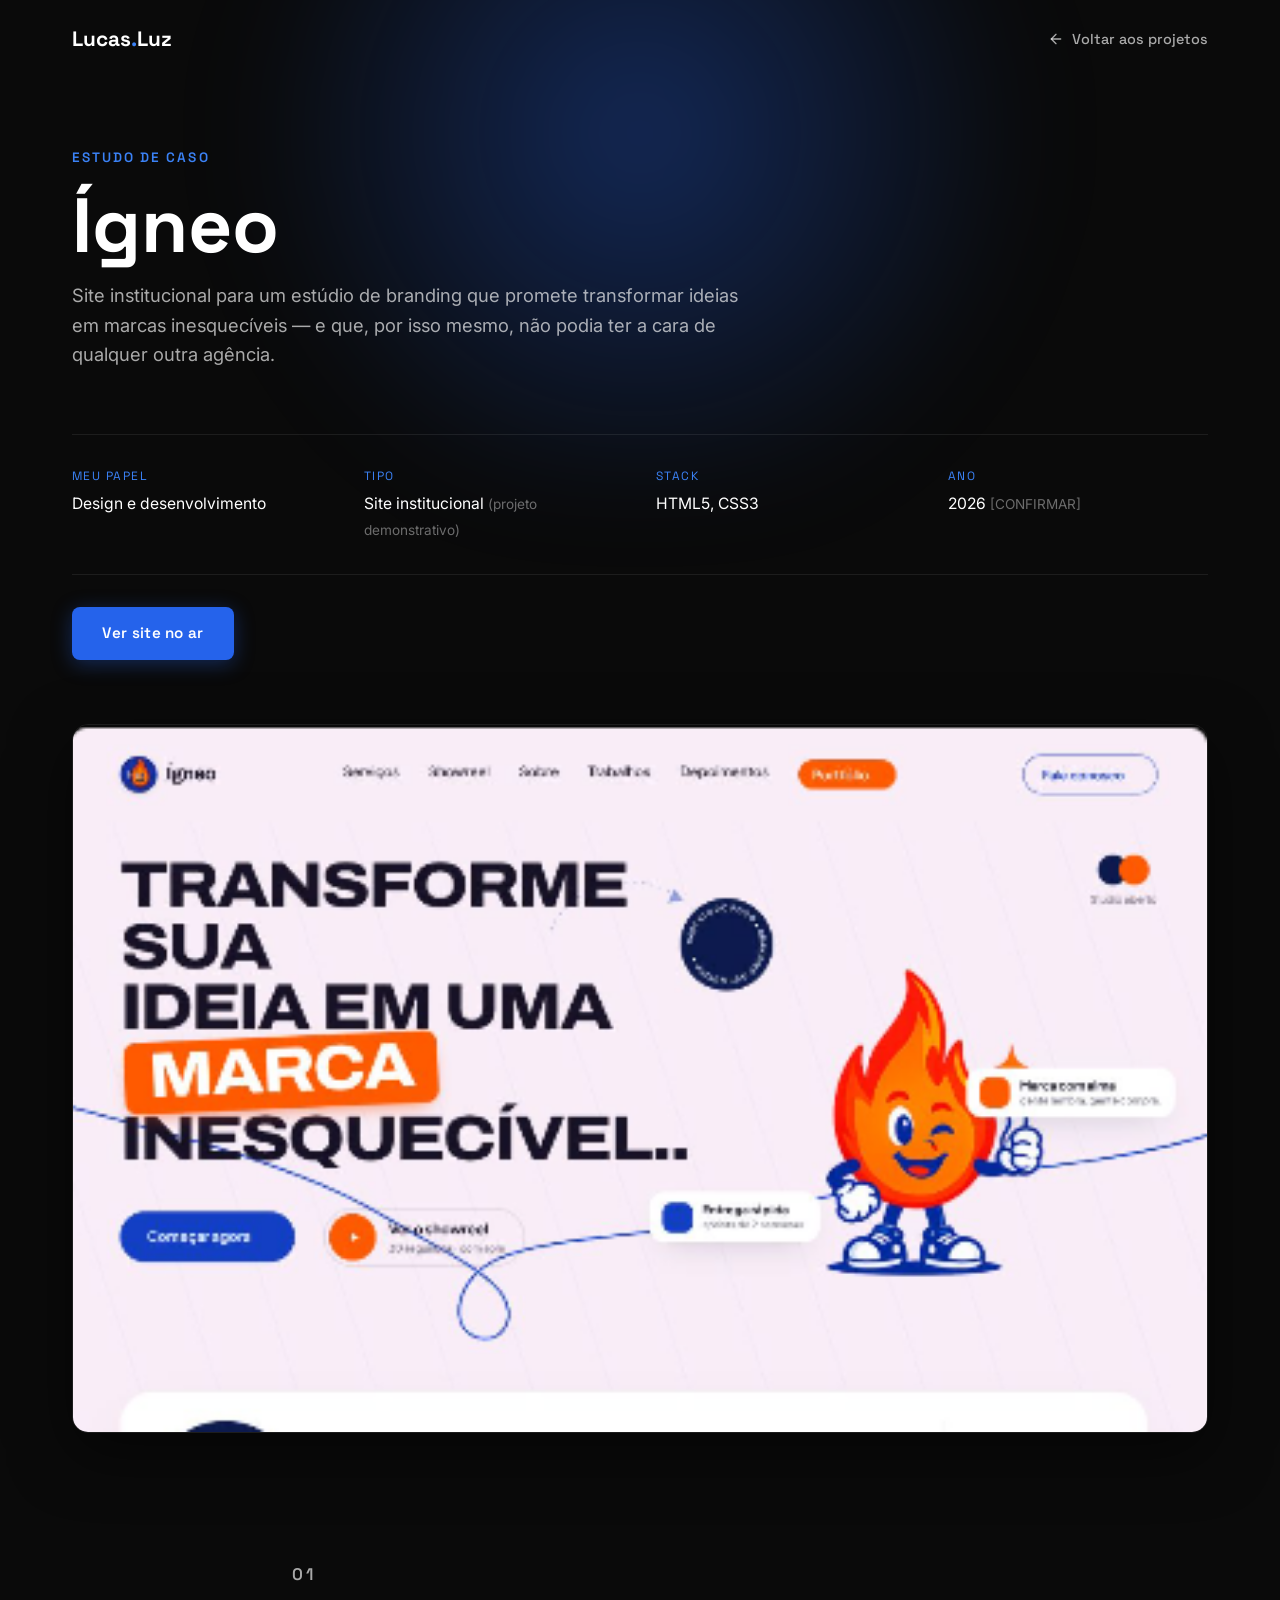
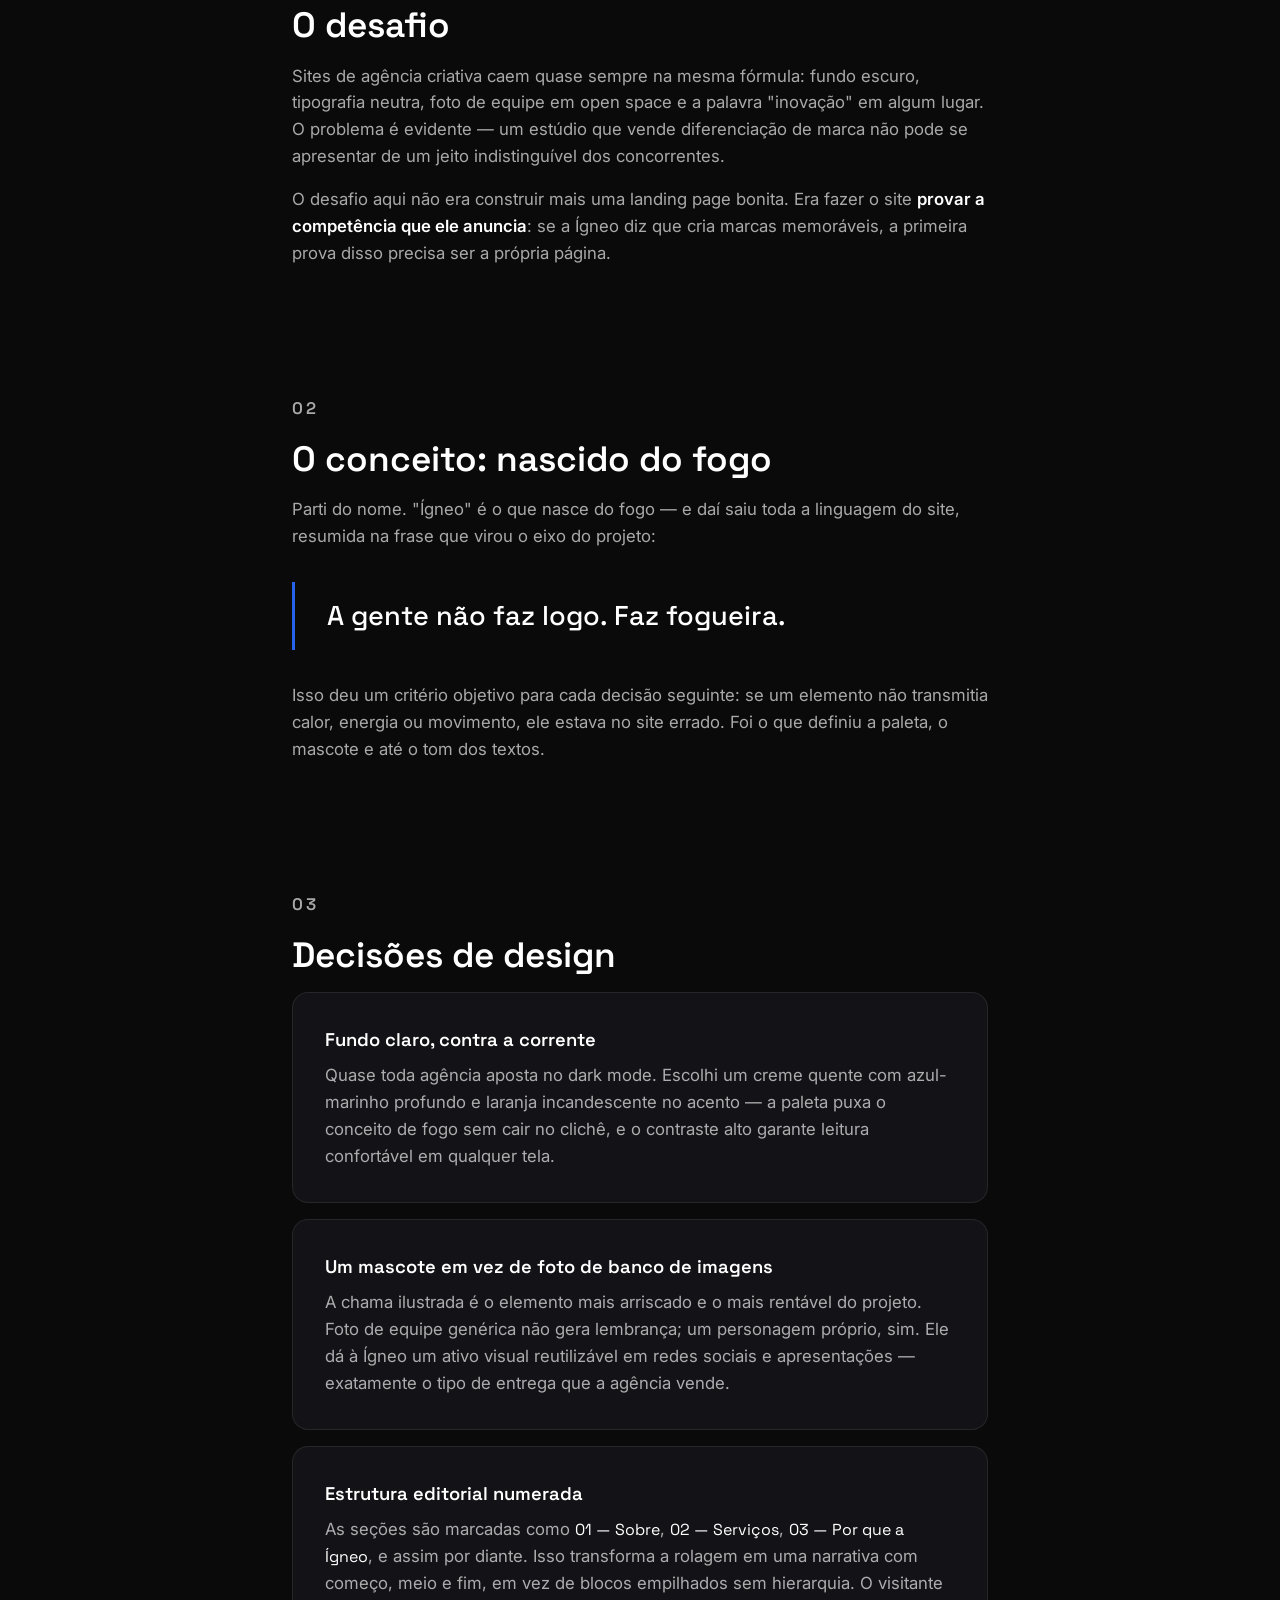
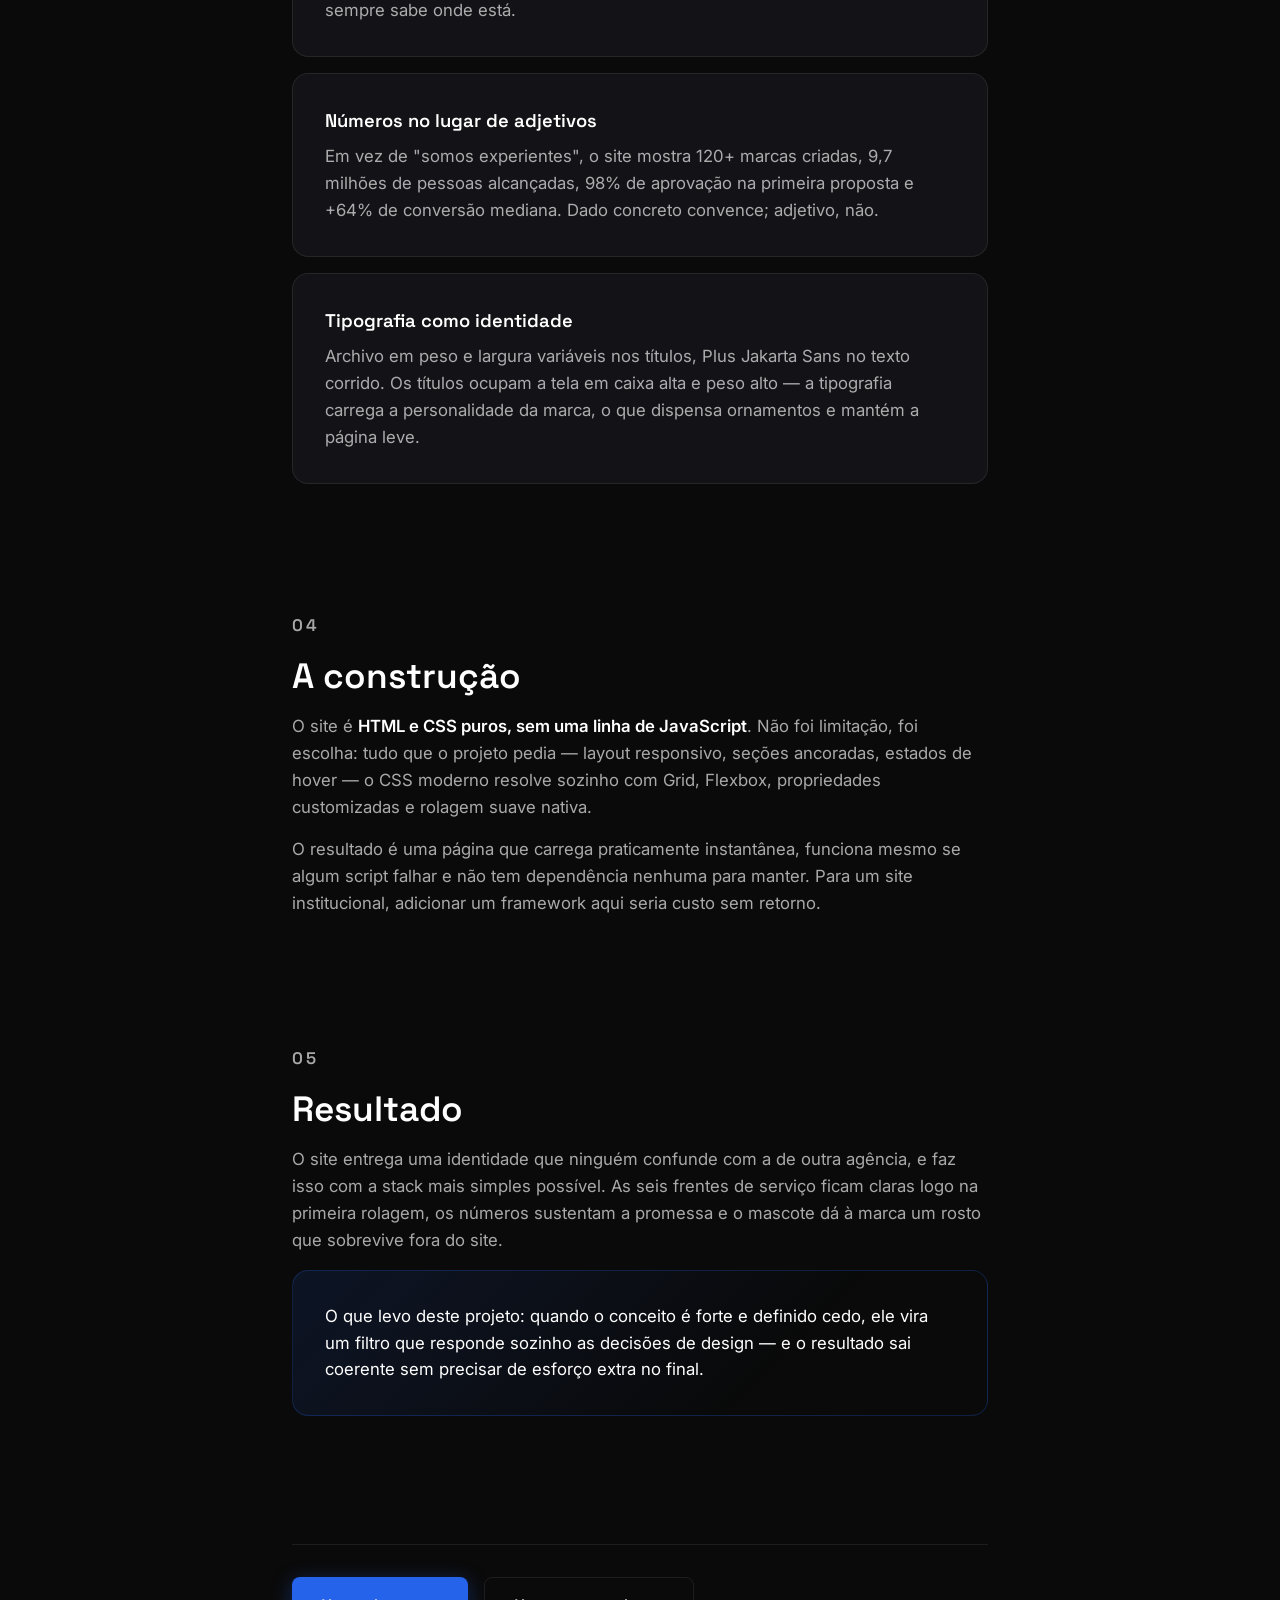
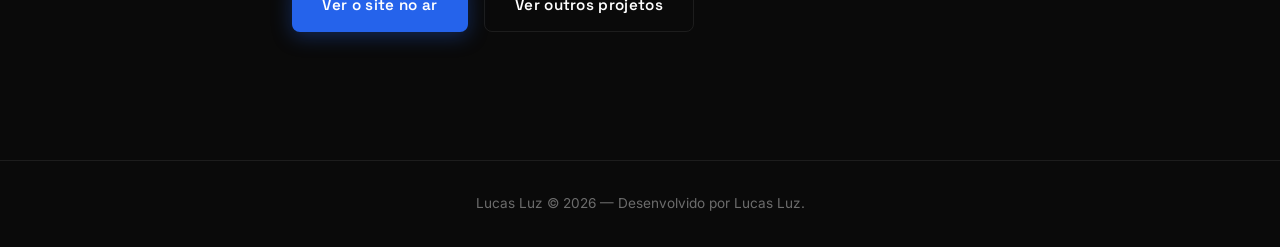
==== projeto-igneo.html @ fe07d265 "melhorias" ====
<!DOCTYPE html>
<!--
  ATENÇÃO, LUCAS: o texto desta página foi redigido a partir do que o site do Ígneo
  mostra (seções, serviços, números, paleta e tipografia). O raciocínio por trás das
  decisões foi inferido do resultado final — revise cada bloco e troque pelo que você
  realmente pensou ao fazer o projeto. Os trechos marcados com [CONFIRMAR] são os que
  eu não tinha como saber.
-->
<html lang="pt-BR">
<head>
  <meta charset="UTF-8">
  <meta name="viewport" content="width=device-width, initial-scale=1.0">
  <title>Ígneo — Estudo de caso | Lucas Luz</title>
  <meta name="description" content="Estudo de caso do projeto Ígneo: site institucional para uma agência criativa de branding, do desafio às decisões de design e ao resultado.">
  <meta name="author" content="Lucas Luz">
  <meta name="theme-color" content="#0a0a0a">
  <link rel="canonical" href="https://portifolio-lucas-luz.vercel.app/projeto-igneo.html">

  <!-- Favicon -->
  <link rel="icon" href="assets/favicon.svg" type="image/svg+xml">
  <link rel="apple-touch-icon" href="assets/apple-touch-icon.png">

  <!-- Open Graph -->
  <meta property="og:type" content="article">
  <meta property="og:locale" content="pt_BR">
  <meta property="og:site_name" content="Lucas Luz">
  <meta property="og:url" content="https://portifolio-lucas-luz.vercel.app/projeto-igneo.html">
  <meta property="og:title" content="Ígneo — Estudo de caso | Lucas Luz">
  <meta property="og:description" content="Do desafio às decisões de design: como construí o site da agência criativa Ígneo.">
  <meta property="og:image" content="https://portifolio-lucas-luz.vercel.app/assets/projects/igneo.png">

  <!-- Fonts -->
  <link rel="preconnect" href="https://fonts.googleapis.com">
  <link rel="preconnect" href="https://fonts.gstatic.com" crossorigin>
  <link href="https://fonts.googleapis.com/css2?family=Space+Grotesk:wght@400;500;600;700&family=Inter:wght@300;400;500;600;700&display=swap" rel="stylesheet">

  <link rel="stylesheet" href="style.css">
</head>
<body>

  <div class="scroll-progress" id="scrollProgress"></div>

  <!-- Navbar simplificada -->
  <header class="navbar navbar--case" id="navbar">
    <nav class="navbar__container">
      <a href="index.html" class="navbar__logo">Lucas<span>.</span>Luz</a>

      <a href="index.html#projetos" class="case-back">
        <svg viewBox="0 0 24 24" fill="none" stroke="currentColor" stroke-width="2" stroke-linecap="round" stroke-linejoin="round" width="16" height="16" aria-hidden="true">
          <path d="M19 12H5"/>
          <path d="m12 19-7-7 7-7"/>
        </svg>
        Voltar aos projetos
      </a>
    </nav>
  </header>

  <main class="case">

    <!-- Cabeçalho do estudo de caso -->
    <header class="case__hero">
      <div class="section__container">
        <p class="section__tag fade-up">Estudo de caso</p>
        <h1 class="case__title fade-up">Ígneo</h1>
        <p class="case__lead fade-up">
          Site institucional para um estúdio de branding que promete transformar ideias
          em marcas inesquecíveis — e que, por isso mesmo, não podia ter a cara de
          qualquer outra agência.
        </p>

        <dl class="case__meta fade-up">
          <div>
            <dt>Meu papel</dt>
            <dd>Design e desenvolvimento</dd>
          </div>
          <div>
            <dt>Tipo</dt>
            <dd>Site institucional <span class="case__note">(projeto demonstrativo)</span></dd>
          </div>
          <div>
            <dt>Stack</dt>
            <dd>HTML5, CSS3</dd>
          </div>
          <div>
            <dt>Ano</dt>
            <dd>2026 <span class="case__note">[CONFIRMAR]</span></dd>
          </div>
        </dl>

        <a href="https://igneo-one.vercel.app/" class="btn btn--primary fade-up" target="_blank" rel="noopener">
          Ver site no ar
        </a>
      </div>
    </header>

    <!-- Imagem principal -->
    <figure class="case__shot fade-up">
      <img src="assets/projects/igneo.png" alt="Página inicial do site Ígneo, com o título 'Transforme sua ideia em uma marca inesquecível' e o mascote em forma de chama" width="1200" height="750">
    </figure>

    <div class="section__container case__body">

      <!-- 01. O desafio -->
      <section class="case__block fade-up">
        <p class="case__index">01</p>
        <h2 class="case__heading">O desafio</h2>
        <p>
          Sites de agência criativa caem quase sempre na mesma fórmula: fundo escuro,
          tipografia neutra, foto de equipe em open space e a palavra "inovação" em
          algum lugar. O problema é evidente — um estúdio que vende diferenciação de
          marca não pode se apresentar de um jeito indistinguível dos concorrentes.
        </p>
        <p>
          O desafio aqui não era construir mais uma landing page bonita. Era fazer o
          site <strong>provar a competência que ele anuncia</strong>: se a Ígneo diz que
          cria marcas memoráveis, a primeira prova disso precisa ser a própria página.
        </p>
      </section>

      <!-- 02. O conceito -->
      <section class="case__block fade-up">
        <p class="case__index">02</p>
        <h2 class="case__heading">O conceito: nascido do fogo</h2>
        <p>
          Parti do nome. "Ígneo" é o que nasce do fogo — e daí saiu toda a linguagem do
          site, resumida na frase que virou o eixo do projeto:
        </p>
        <blockquote class="case__quote">
          A gente não faz logo. Faz fogueira.
        </blockquote>
        <p>
          Isso deu um critério objetivo para cada decisão seguinte: se um elemento não
          transmitia calor, energia ou movimento, ele estava no site errado. Foi o que
          definiu a paleta, o mascote e até o tom dos textos.
        </p>
      </section>

      <!-- 03. Decisões de design -->
      <section class="case__block fade-up">
        <p class="case__index">03</p>
        <h2 class="case__heading">Decisões de design</h2>

        <div class="case__decision">
          <h3>Fundo claro, contra a corrente</h3>
          <p>
            Quase toda agência aposta no dark mode. Escolhi um creme quente com azul-marinho
            profundo e laranja incandescente no acento — a paleta puxa o conceito de fogo
            sem cair no clichê, e o contraste alto garante leitura confortável em qualquer tela.
          </p>
        </div>

        <div class="case__decision">
          <h3>Um mascote em vez de foto de banco de imagens</h3>
          <p>
            A chama ilustrada é o elemento mais arriscado e o mais rentável do projeto.
            Foto de equipe genérica não gera lembrança; um personagem próprio, sim. Ele dá
            à Ígneo um ativo visual reutilizável em redes sociais e apresentações — exatamente
            o tipo de entrega que a agência vende.
          </p>
        </div>

        <div class="case__decision">
          <h3>Estrutura editorial numerada</h3>
          <p>
            As seções são marcadas como <em>01 — Sobre</em>, <em>02 — Serviços</em>,
            <em>03 — Por que a Ígneo</em>, e assim por diante. Isso transforma a rolagem
            em uma narrativa com começo, meio e fim, em vez de blocos empilhados sem
            hierarquia. O visitante sempre sabe onde está.
          </p>
        </div>

        <div class="case__decision">
          <h3>Números no lugar de adjetivos</h3>
          <p>
            Em vez de "somos experientes", o site mostra 120+ marcas criadas, 9,7 milhões
            de pessoas alcançadas, 98% de aprovação na primeira proposta e +64% de conversão
            mediana. Dado concreto convence; adjetivo, não.
          </p>
        </div>

        <div class="case__decision">
          <h3>Tipografia como identidade</h3>
          <p>
            Archivo em peso e largura variáveis nos títulos, Plus Jakarta Sans no texto
            corrido. Os títulos ocupam a tela em caixa alta e peso alto — a tipografia
            carrega a personalidade da marca, o que dispensa ornamentos e mantém a página leve.
          </p>
        </div>
      </section>

      <!-- 04. Construção -->
      <section class="case__block fade-up">
        <p class="case__index">04</p>
        <h2 class="case__heading">A construção</h2>
        <p>
          O site é <strong>HTML e CSS puros, sem uma linha de JavaScript</strong>. Não foi
          limitação, foi escolha: tudo que o projeto pedia — layout responsivo, seções
          ancoradas, estados de hover — o CSS moderno resolve sozinho com Grid, Flexbox,
          propriedades customizadas e rolagem suave nativa.
        </p>
        <p>
          O resultado é uma página que carrega praticamente instantânea, funciona mesmo se
          algum script falhar e não tem dependência nenhuma para manter. Para um site
          institucional, adicionar um framework aqui seria custo sem retorno.
        </p>
      </section>

      <!-- 05. Resultado -->
      <section class="case__block fade-up">
        <p class="case__index">05</p>
        <h2 class="case__heading">Resultado</h2>
        <p>
          O site entrega uma identidade que ninguém confunde com a de outra agência, e faz
          isso com a stack mais simples possível. As seis frentes de serviço ficam claras
          logo na primeira rolagem, os números sustentam a promessa e o mascote dá à marca
          um rosto que sobrevive fora do site.
        </p>
        <p class="case__closing">
          O que levo deste projeto: quando o conceito é forte e definido cedo, ele vira
          um filtro que responde sozinho as decisões de design — e o resultado sai coerente
          sem precisar de esforço extra no final.
        </p>
      </section>

      <!-- Navegação final -->
      <div class="case__cta fade-up">
        <a href="https://igneo-one.vercel.app/" class="btn btn--primary" target="_blank" rel="noopener">
          Ver o site no ar
        </a>
        <a href="index.html#projetos" class="btn btn--outline">Ver outros projetos</a>
      </div>

    </div>
  </main>

  <footer class="footer">
    <p class="footer__text">
      Lucas Luz &copy; <span id="currentYear"></span> — Desenvolvido por Lucas Luz.
    </p>
  </footer>

  <button class="back-to-top" id="backToTop" aria-label="Voltar ao topo">
    <svg viewBox="0 0 24 24" fill="none" stroke="currentColor" stroke-width="2" stroke-linecap="round" stroke-linejoin="round" width="20" height="20">
      <path d="m18 15-6-6-6 6"/>
    </svg>
  </button>

  <script src="script.js"></script>
</body>
</html>
---- style.css ----
/* ==========================================================================
   1. RESET & VARIÁVEIS GLOBAIS
   ========================================================================== */
* {
  margin: 0;
  padding: 0;
  box-sizing: border-box;
}

:root {
  /* Cores */
  --color-bg: #0a0a0a;
  --color-bg-alt: #101014;
  --color-surface: #131317;
  --color-border: rgba(255, 255, 255, 0.08);
  --color-primary: #2563eb;
  --color-primary-light: #3b82f6;
  --color-primary-glow: rgba(37, 99, 235, 0.35);
  --color-text: #ffffff;
  --color-text-muted: rgba(255, 255, 255, 0.65);
  --color-text-faint: rgba(255, 255, 255, 0.4);

  /* Tipografia */
  --font-heading: 'Space Grotesk', sans-serif;
  --font-body: 'Inter', sans-serif;

  /* Espaçamentos */
  --space-xs: 0.5rem;
  --space-sm: 1rem;
  --space-md: 2rem;
  --space-lg: 4rem;
  --space-xl: 8rem;

  /* Bordas e sombras */
  --radius-sm: 8px;
  --radius-md: 16px;
  --radius-lg: 24px;
  --shadow-soft: 0 20px 60px rgba(0, 0, 0, 0.5);
  --shadow-glow: 0 0 40px var(--color-primary-glow);

  /* Transições */
  --transition-fast: 0.2s ease;
  --transition-medium: 0.4s cubic-bezier(0.16, 1, 0.3, 1);
  --transition-slow: 0.8s cubic-bezier(0.16, 1, 0.3, 1);

  /* Layout */
  --container-width: 1200px;
  --navbar-height: 80px;
}

html {
  scroll-behavior: smooth;
  scroll-padding-top: var(--navbar-height);
}

body {
  background-color: var(--color-bg);
  color: var(--color-text);
  font-family: var(--font-body);
  line-height: 1.6;
  overflow-x: hidden;
}

a {
  text-decoration: none;
  color: inherit;
}

ul {
  list-style: none;
}

img {
  max-width: 100%;
  display: block;
}

button {
  font-family: inherit;
  cursor: pointer;
  border: none;
  background: none;
}

::selection {
  background: var(--color-primary);
  color: var(--color-text);
}

/* Scrollbar customizada */
::-webkit-scrollbar {
  width: 10px;
}
::-webkit-scrollbar-track {
  background: var(--color-bg);
}
::-webkit-scrollbar-thumb {
  background: var(--color-primary);
  border-radius: 10px;
}

/* ==========================================================================
   2. UTILITÁRIOS
   ========================================================================== */
.section__container {
  max-width: var(--container-width);
  margin: 0 auto;
  padding: 0 var(--space-md);
}

.section__tag {
  display: inline-block;
  font-family: var(--font-heading);
  font-size: 0.85rem;
  font-weight: 600;
  letter-spacing: 0.15em;
  text-transform: uppercase;
  color: var(--color-primary-light);
  margin-bottom: var(--space-sm);
}

.section__title {
  font-family: var(--font-heading);
  font-size: clamp(2rem, 4vw, 3rem);
  font-weight: 700;
  line-height: 1.2;
  margin-bottom: var(--space-sm);
}

.section__subtitle {
  color: var(--color-text-muted);
  max-width: 560px;
  font-size: 1.05rem;
  margin-bottom: var(--space-lg);
}

/* Animações de entrada (fade ao rolar) */
.fade-in,
.fade-up {
  opacity: 0;
  transform: translateY(30px);
  transition: opacity 0.9s cubic-bezier(0.16, 1, 0.3, 1),
              transform 0.9s cubic-bezier(0.16, 1, 0.3, 1);
}

.fade-in.is-visible,
.fade-up.is-visible {
  opacity: 1;
  transform: translateY(0);
}

/* ==========================================================================
   3. BOTÕES
   ========================================================================== */
.btn {
  display: inline-flex;
  align-items: center;
  justify-content: center;
  gap: 0.5rem;
  padding: 0.9rem 1.9rem;
  border-radius: var(--radius-sm);
  font-family: var(--font-heading);
  font-weight: 600;
  font-size: 0.95rem;
  letter-spacing: 0.02em;
  transition: transform var(--transition-fast), box-shadow var(--transition-fast), background var(--transition-fast), border-color var(--transition-fast);
  white-space: nowrap;
}

.btn--primary {
  background: var(--color-primary);
  color: var(--color-text);
  box-shadow: 0 4px 20px rgba(37, 99, 235, 0.35);
}

.btn--primary:hover {
  background: var(--color-primary-light);
  box-shadow: 0 6px 30px rgba(37, 99, 235, 0.55);
  transform: translateY(-3px);
}

.btn--outline {
  background: transparent;
  color: var(--color-text);
  border: 1px solid var(--color-border);
}

.btn--outline:hover {
  border-color: var(--color-primary);
  box-shadow: 0 0 20px rgba(37, 99, 235, 0.25);
  transform: translateY(-3px);
}

.btn--ghost {
  background: transparent;
  color: var(--color-text-muted);
  border: 1px solid transparent;
}

.btn--ghost:hover {
  color: var(--color-text);
  border-color: var(--color-border);
  transform: translateY(-3px);
}

.btn--small {
  padding: 0.6rem 1.2rem;
  font-size: 0.85rem;
}

.btn--large {
  padding: 1.1rem 2.6rem;
  font-size: 1rem;
  margin-bottom: var(--space-lg);
}

/* ==========================================================================
   4. BARRA DE PROGRESSO DE ROLAGEM
   ========================================================================== */
.scroll-progress {
  position: fixed;
  top: 0;
  left: 0;
  height: 3px;
  width: 0%;
  background: linear-gradient(90deg, var(--color-primary), var(--color-primary-light));
  box-shadow: 0 0 10px var(--color-primary-glow);
  z-index: 1100;
  transition: width 0.1s ease-out;
}

/* ==========================================================================
   5. NAVBAR
   ========================================================================== */
.navbar {
  position: fixed;
  top: 0;
  left: 0;
  width: 100%;
  height: var(--navbar-height);
  z-index: 1000;
  background: transparent;
  transition: background var(--transition-medium), backdrop-filter var(--transition-medium), border-color var(--transition-medium);
  border-bottom: 1px solid transparent;
}

.navbar.scrolled {
  background: rgba(10, 10, 10, 0.65);
  backdrop-filter: blur(16px);
  -webkit-backdrop-filter: blur(16px);
  border-bottom: 1px solid var(--color-border);
}

.navbar__container {
  max-width: var(--container-width);
  height: 100%;
  margin: 0 auto;
  padding: 0 var(--space-md);
  display: flex;
  align-items: center;
  justify-content: space-between;
}

.navbar__logo {
  font-family: var(--font-heading);
  font-size: 1.3rem;
  font-weight: 700;
  color: var(--color-text);
}

.navbar__logo span {
  color: var(--color-primary-light);
}

.navbar__links {
  display: flex;
  gap: var(--space-lg);
}

.navbar__link {
  position: relative;
  font-size: 0.95rem;
  font-weight: 500;
  color: var(--color-text-muted);
  padding: 0.4rem 0;
  transition: color var(--transition-fast);
}

.navbar__link::after {
  content: '';
  position: absolute;
  left: 0;
  bottom: -2px;
  width: 0;
  height: 2px;
  background: var(--color-primary-light);
  box-shadow: 0 0 8px var(--color-primary-glow);
  transition: width var(--transition-fast);
}

.navbar__link:hover {
  color: var(--color-text);
}

.navbar__link.active {
  color: var(--color-text);
}

.navbar__link.active::after {
  width: 100%;
}

.navbar__toggle {
  display: none;
  flex-direction: column;
  gap: 5px;
  width: 28px;
  z-index: 1200;
}

.navbar__toggle span {
  display: block;
  height: 2px;
  width: 100%;
  background: var(--color-text);
  border-radius: 2px;
  transition: transform var(--transition-fast), opacity var(--transition-fast);
}

.navbar__toggle.active span:nth-child(1) {
  transform: translateY(7px) rotate(45deg);
}
.navbar__toggle.active span:nth-child(2) {
  opacity: 0;
}
.navbar__toggle.active span:nth-child(3) {
  transform: translateY(-7px) rotate(-45deg);
}

/* ==========================================================================
   6. HERO SECTION
   ========================================================================== */
.hero {
  position: relative;
  min-height: 100vh;
  display: flex;
  align-items: center;
  justify-content: center;
  overflow: hidden;
  padding: var(--navbar-height) var(--space-md) var(--space-lg);
}

.hero__grid-bg {
  position: absolute;
  inset: 0;
  background-image:
    linear-gradient(to right, rgba(255, 255, 255, 0.04) 1px, transparent 1px),
    linear-gradient(to bottom, rgba(255, 255, 255, 0.04) 1px, transparent 1px);
  background-size: 60px 60px;
  mask-image: radial-gradient(ellipse 80% 60% at 50% 40%, black 40%, transparent 100%);
  -webkit-mask-image: radial-gradient(ellipse 80% 60% at 50% 40%, black 40%, transparent 100%);
}

.hero__glow {
  position: absolute;
  top: 10%;
  left: 50%;
  transform: translateX(-50%);
  width: 700px;
  height: 700px;
  background: radial-gradient(circle, var(--color-primary-glow) 0%, transparent 70%);
  filter: blur(40px);
  pointer-events: none;
}

.hero__shape {
  position: absolute;
  border-radius: 50%;
  filter: blur(2px);
  opacity: 0.5;
}

.hero__shape--1 {
  width: 220px;
  height: 220px;
  border: 1px solid var(--color-border);
  top: 18%;
  left: 8%;
  animation: float 9s ease-in-out infinite;
}

.hero__shape--2 {
  width: 140px;
  height: 140px;
  border: 1px solid rgba(37, 99, 235, 0.3);
  bottom: 12%;
  right: 10%;
  animation: float 7s ease-in-out infinite reverse;
}

@keyframes float {
  0%, 100% { transform: translateY(0); }
  50% { transform: translateY(-25px); }
}

.hero__content {
  position: relative;
  z-index: 2;
  text-align: center;
  max-width: 780px;
}

.hero__greeting {
  font-family: var(--font-heading);
  color: var(--color-primary-light);
  letter-spacing: 0.15em;
  text-transform: uppercase;
  font-size: 0.9rem;
  margin-bottom: var(--space-sm);
}

.hero__title {
  font-family: var(--font-heading);
  font-size: clamp(2.8rem, 7vw, 5.2rem);
  font-weight: 700;
  line-height: 1.05;
  margin-bottom: var(--space-sm);
  min-height: 1.1em;
}

.hero__cursor {
  color: var(--color-primary-light);
  animation: blink 0.9s step-end infinite;
}

@keyframes blink {
  0%, 100% { opacity: 1; }
  50% { opacity: 0; }
}

.hero__subtitle {
  font-family: var(--font-heading);
  font-size: clamp(1.1rem, 2.5vw, 1.5rem);
  font-weight: 500;
  color: var(--color-text);
  margin-bottom: var(--space-sm);
}

.hero__phrase {
  font-size: 1.05rem;
  color: var(--color-text-muted);
  max-width: 520px;
  margin: 0 auto var(--space-md);
}

.hero__actions {
  display: flex;
  gap: var(--space-sm);
  justify-content: center;
  flex-wrap: wrap;
}

.hero__scroll-indicator {
  position: absolute;
  bottom: var(--space-md);
  left: 50%;
  transform: translateX(-50%);
  width: 26px;
  height: 42px;
  border: 2px solid var(--color-border);
  border-radius: 20px;
  display: flex;
  justify-content: center;
  padding-top: 8px;
  z-index: 2;
}

.hero__scroll-indicator span {
  width: 4px;
  height: 8px;
  border-radius: 2px;
  background: var(--color-primary-light);
  box-shadow: 0 0 8px var(--color-primary-glow);
  animation: scrollDown 1.6s ease-in-out infinite;
}

@keyframes scrollDown {
  0% { transform: translateY(0); opacity: 1; }
  70% { opacity: 0; }
  100% { transform: translateY(14px); opacity: 0; }
}

/* ==========================================================================
   7. SOBRE MIM
   ========================================================================== */
.about {
  padding: var(--space-xl) 0;
  position: relative;
}

.about__grid {
  display: grid;
  grid-template-columns: 320px 1fr;
  gap: var(--space-lg);
  margin-top: var(--space-lg);
  align-items: center;
}

.about__photo {
  position: relative;
  border-radius: var(--radius-md);
  overflow: hidden;
  border: 1px solid var(--color-border);
  aspect-ratio: 4 / 5;
  background: var(--color-surface);
}

.about__photo::after {
  content: "";
  position: absolute;
  inset: 0;
  background: linear-gradient(160deg, var(--color-primary-glow) 0%, transparent 55%);
  pointer-events: none;
}

.about__photo img {
  width: 100%;
  height: 100%;
  object-fit: cover;
  display: block;
  transition: transform var(--transition-medium);
}

.about__photo:hover img {
  transform: scale(1.04);
}

.about__text p {
  color: var(--color-text-muted);
  margin-bottom: var(--space-sm);
  font-size: 1.05rem;
}

.about__cv {
  margin-top: var(--space-xs);
}

.about__skills {
  background: var(--color-surface);
  border: 1px solid var(--color-border);
  border-radius: var(--radius-md);
  padding: var(--space-md);
  margin-top: var(--space-lg);
}

.about__skills-title {
  font-family: var(--font-heading);
  font-size: 1.1rem;
  margin-bottom: var(--space-sm);
  color: var(--color-text);
}

.skills-list {
  display: grid;
  grid-template-columns: repeat(3, 1fr);
  gap: 0.9rem var(--space-md);
}

.skills-list__item {
  display: flex;
  align-items: center;
  gap: 0.7rem;
  font-size: 0.98rem;
  color: var(--color-text-muted);
  transition: color var(--transition-fast), transform var(--transition-fast);
}

.skills-list__item:hover {
  color: var(--color-text);
  transform: translateX(4px);
}

.skills-list__dot {
  width: 8px;
  height: 8px;
  border-radius: 50%;
  background: var(--color-primary);
  box-shadow: 0 0 8px var(--color-primary-glow);
  flex-shrink: 0;
}

/* ==========================================================================
   8. PROJETOS
   ========================================================================== */
.projects {
  padding: var(--space-xl) 0;
  background: linear-gradient(180deg, transparent 0%, var(--color-bg-alt) 50%, transparent 100%);
}

.projects__grid {
  display: grid;
  grid-template-columns: repeat(auto-fit, minmax(320px, 1fr));
  gap: var(--space-md);
}

.project-card {
  background: var(--color-surface);
  border: 1px solid var(--color-border);
  border-radius: var(--radius-md);
  overflow: hidden;
  transition: transform var(--transition-medium), box-shadow var(--transition-medium), border-color var(--transition-medium);
}

.project-card:hover {
  transform: translateY(-8px);
  border-color: rgba(37, 99, 235, 0.5);
  box-shadow: var(--shadow-soft), var(--shadow-glow);
}

.project-card__image {
  aspect-ratio: 16 / 10;
  background: linear-gradient(135deg, #111114 0%, #17171c 100%);
  position: relative;
  overflow: hidden;
}

.project-card__image::before {
  content: '';
  position: absolute;
  inset: 0;
  background-image:
    linear-gradient(to right, rgba(255, 255, 255, 0.03) 1px, transparent 1px),
    linear-gradient(to bottom, rgba(255, 255, 255, 0.03) 1px, transparent 1px);
  background-size: 24px 24px;
}

.project-card__image img {
  position: absolute;
  inset: 0;
  width: 100%;
  height: 100%;
  object-fit: cover;
  object-position: top;
  transition: transform var(--transition-medium);
}

.project-card:hover .project-card__image img {
  transform: scale(1.06);
}

.project-card__placeholder {
  position: absolute;
  inset: 0;
  display: flex;
  align-items: center;
  justify-content: center;
  font-family: var(--font-heading);
  font-size: 3.5rem;
  font-weight: 700;
  color: rgba(255, 255, 255, 0.08);
  transition: color var(--transition-medium), transform var(--transition-medium);
}

.project-card:hover .project-card__placeholder {
  color: rgba(37, 99, 235, 0.35);
  transform: scale(1.08);
}

.project-card__body {
  padding: var(--space-md);
}

.project-card__title {
  font-family: var(--font-heading);
  font-size: 1.25rem;
  margin-bottom: 0.5rem;
}

.project-card__desc {
  color: var(--color-text-muted);
  font-size: 0.92rem;
  margin-bottom: var(--space-sm);
  min-height: 3.2em;
}

.project-card__tags {
  display: flex;
  flex-wrap: wrap;
  gap: 0.5rem;
  margin-bottom: var(--space-sm);
}

.project-card__tags span {
  font-size: 0.75rem;
  font-weight: 500;
  padding: 0.3rem 0.7rem;
  border-radius: 20px;
  background: rgba(37, 99, 235, 0.1);
  color: var(--color-primary-light);
  border: 1px solid rgba(37, 99, 235, 0.2);
}

.project-card__actions {
  display: flex;
  gap: 0.7rem;
  flex-wrap: wrap;
}

/* ==========================================================================
   9. CONTATO
   ========================================================================== */
.contact {
  padding: var(--space-xl) 0;
  text-align: center;
}

.contact__text {
  color: var(--color-text-muted);
  max-width: 520px;
  margin: 0 auto var(--space-lg);
  font-size: 1.05rem;
}

.contact__grid {
  display: grid;
  grid-template-columns: 1.35fr 1fr;
  gap: var(--space-lg);
  text-align: left;
  align-items: start;
}

/* --- Formulário --- */
.contact__form {
  display: flex;
  flex-direction: column;
  gap: var(--space-sm);
}

.form-row {
  display: grid;
  grid-template-columns: 1fr 1fr;
  gap: var(--space-sm);
}

.form-field {
  display: flex;
  flex-direction: column;
  gap: 0.45rem;
}

.form-field label {
  font-family: var(--font-heading);
  font-size: 0.85rem;
  font-weight: 500;
  color: var(--color-text);
}

.form-optional {
  color: var(--color-text-faint);
  font-weight: 400;
}

.form-field input,
.form-field textarea {
  width: 100%;
  padding: 0.85rem 1rem;
  font-family: var(--font-body);
  font-size: 0.95rem;
  color: var(--color-text);
  background: var(--color-surface);
  border: 1px solid var(--color-border);
  border-radius: var(--radius-sm);
  transition: border-color var(--transition-fast), box-shadow var(--transition-fast);
}

.form-field textarea {
  resize: vertical;
  min-height: 130px;
}

.form-field input::placeholder,
.form-field textarea::placeholder {
  color: var(--color-text-faint);
}

.form-field input:focus,
.form-field textarea:focus {
  outline: none;
  border-color: var(--color-primary);
  box-shadow: 0 0 0 3px rgba(37, 99, 235, 0.18);
}

.form-field input.is-invalid,
.form-field textarea.is-invalid {
  border-color: #ef4444;
}

.form-field input.is-invalid:focus,
.form-field textarea.is-invalid:focus {
  box-shadow: 0 0 0 3px rgba(239, 68, 68, 0.18);
}

.form-error {
  font-size: 0.8rem;
  color: #f87171;
  min-height: 1rem;
}

/* Honeypot: fora da tela, mas sem display:none (bots ignoram campos escondidos assim) */
.contact__botcheck {
  position: absolute;
  left: -9999px;
  opacity: 0;
  pointer-events: none;
}

.contact__submit {
  align-self: flex-start;
  position: relative;
  min-width: 200px;
}

.contact__submit:disabled {
  opacity: 0.65;
  cursor: not-allowed;
  transform: none;
}

.contact__spinner {
  display: none;
  width: 16px;
  height: 16px;
  border: 2px solid rgba(255, 255, 255, 0.35);
  border-top-color: #fff;
  border-radius: 50%;
  animation: spin 0.7s linear infinite;
}

.contact__submit.is-loading .contact__spinner {
  display: block;
}

@keyframes spin {
  to { transform: rotate(360deg); }
}

.form-status {
  font-size: 0.92rem;
  padding: 0.85rem 1rem;
  border-radius: var(--radius-sm);
  border: 1px solid transparent;
  display: none;
}

.form-status.is-visible {
  display: block;
}

.form-status.is-success {
  color: #6ee7b7;
  background: rgba(16, 185, 129, 0.1);
  border-color: rgba(16, 185, 129, 0.3);
}

.form-status.is-error {
  color: #fca5a5;
  background: rgba(239, 68, 68, 0.1);
  border-color: rgba(239, 68, 68, 0.3);
}

/* --- Coluna de contato direto --- */
.contact__aside {
  background: var(--color-surface);
  border: 1px solid var(--color-border);
  border-radius: var(--radius-md);
  padding: var(--space-md);
}

.contact__aside-title {
  font-family: var(--font-heading);
  font-size: 1.15rem;
  margin-bottom: var(--space-xs);
}

.contact__aside-text {
  color: var(--color-text-muted);
  font-size: 0.95rem;
  margin-bottom: var(--space-sm);
}

.contact__whatsapp {
  width: 100%;
  margin-bottom: var(--space-sm);
}

.contact__email {
  display: block;
  font-size: 0.92rem;
  color: var(--color-text-muted);
  word-break: break-all;
  padding-bottom: var(--space-sm);
  margin-bottom: var(--space-sm);
  border-bottom: 1px solid var(--color-border);
  transition: color var(--transition-fast);
}

.contact__email:hover {
  color: var(--color-primary-light);
}

.contact__socials {
  display: flex;
  gap: var(--space-sm);
}

.social-icon {
  width: 46px;
  height: 46px;
  display: flex;
  align-items: center;
  justify-content: center;
  border-radius: 50%;
  border: 1px solid var(--color-border);
  color: var(--color-text-muted);
  transition: color var(--transition-fast), border-color var(--transition-fast), box-shadow var(--transition-fast), transform var(--transition-fast);
}

.social-icon:hover {
  color: var(--color-text);
  border-color: var(--color-primary);
  box-shadow: 0 0 20px rgba(37, 99, 235, 0.3);
  transform: translateY(-4px);
}

/* ==========================================================================
   9b. ESTUDO DE CASO
   ========================================================================== */
.navbar--case .navbar__container {
  justify-content: space-between;
}

.case-back {
  display: inline-flex;
  align-items: center;
  gap: 0.5rem;
  font-family: var(--font-heading);
  font-size: 0.9rem;
  font-weight: 500;
  color: var(--color-text-muted);
  transition: color var(--transition-fast), gap var(--transition-fast);
}

.case-back:hover {
  color: var(--color-text);
  gap: 0.75rem;
}

.case__hero {
  position: relative;
  padding: calc(var(--navbar-height) + var(--space-lg)) 0 var(--space-lg);
  overflow: hidden;
}

.case__hero::before {
  content: "";
  position: absolute;
  top: -30%;
  left: 50%;
  transform: translateX(-50%);
  width: 900px;
  height: 700px;
  background: radial-gradient(circle, var(--color-primary-glow) 0%, transparent 70%);
  filter: blur(50px);
  pointer-events: none;
  z-index: -1;
}

.case__title {
  font-family: var(--font-heading);
  font-size: clamp(2.8rem, 7vw, 4.8rem);
  font-weight: 700;
  line-height: 1.05;
  margin-bottom: var(--space-sm);
}

.case__lead {
  font-size: 1.15rem;
  color: var(--color-text-muted);
  max-width: 680px;
  margin-bottom: var(--space-lg);
}

.case__meta {
  display: grid;
  grid-template-columns: repeat(auto-fit, minmax(160px, 1fr));
  gap: var(--space-sm) var(--space-md);
  padding: var(--space-md) 0;
  margin-bottom: var(--space-md);
  border-top: 1px solid var(--color-border);
  border-bottom: 1px solid var(--color-border);
}

.case__meta dt {
  font-family: var(--font-heading);
  font-size: 0.75rem;
  letter-spacing: 0.12em;
  text-transform: uppercase;
  color: var(--color-primary-light);
  margin-bottom: 0.35rem;
}

.case__meta dd {
  font-size: 0.98rem;
  color: var(--color-text);
}

.case__note {
  color: var(--color-text-faint);
  font-size: 0.85rem;
}

.case__shot {
  max-width: var(--container-width);
  margin: 0 auto var(--space-xl);
  padding: 0 var(--space-md);
}

.case__shot img {
  width: 100%;
  height: auto;
  border-radius: var(--radius-md);
  border: 1px solid var(--color-border);
  box-shadow: var(--shadow-soft);
}

.case__body {
  max-width: 760px;
  padding-bottom: var(--space-xl);
}

.case__block {
  margin-bottom: var(--space-xl);
}

.case__index {
  font-family: var(--font-heading);
  font-size: 0.85rem;
  font-weight: 600;
  letter-spacing: 0.15em;
  color: var(--color-primary-light);
  margin-bottom: var(--space-xs);
}

.case__heading {
  font-family: var(--font-heading);
  font-size: clamp(1.6rem, 3.5vw, 2.2rem);
  font-weight: 600;
  line-height: 1.2;
  margin-bottom: var(--space-sm);
}

.case__block p {
  color: var(--color-text-muted);
  font-size: 1.05rem;
  margin-bottom: var(--space-sm);
}

.case__block strong {
  color: var(--color-text);
  font-weight: 600;
}

.case__block em {
  color: var(--color-text);
  font-style: normal;
  font-family: var(--font-heading);
  font-size: 0.95em;
}

.case__quote {
  font-family: var(--font-heading);
  font-size: clamp(1.3rem, 3vw, 1.7rem);
  font-weight: 500;
  line-height: 1.35;
  color: var(--color-text);
  padding: var(--space-sm) 0 var(--space-sm) var(--space-md);
  margin: var(--space-md) 0;
  border-left: 3px solid var(--color-primary);
}

.case__decision {
  padding: var(--space-md);
  margin-bottom: var(--space-sm);
  background: var(--color-surface);
  border: 1px solid var(--color-border);
  border-radius: var(--radius-md);
  transition: border-color var(--transition-fast), transform var(--transition-fast);
}

.case__decision:hover {
  border-color: rgba(37, 99, 235, 0.35);
  transform: translateY(-3px);
}

.case__decision h3 {
  font-family: var(--font-heading);
  font-size: 1.15rem;
  font-weight: 600;
  margin-bottom: var(--space-xs);
}

.case__decision p:last-child {
  margin-bottom: 0;
}

.case__closing {
  padding: var(--space-md);
  background: linear-gradient(135deg, rgba(37, 99, 235, 0.12), transparent 70%);
  border: 1px solid rgba(37, 99, 235, 0.25);
  border-radius: var(--radius-md);
  color: var(--color-text) !important;
}

.case__cta {
  display: flex;
  gap: var(--space-sm);
  flex-wrap: wrap;
  padding-top: var(--space-md);
  border-top: 1px solid var(--color-border);
}

/* Link para o estudo de caso dentro do card de projeto */
.project-card__case {
  display: inline-flex;
  align-items: center;
  gap: 0.4rem;
  font-family: var(--font-heading);
  font-size: 0.85rem;
  font-weight: 600;
  color: var(--color-primary-light);
  transition: gap var(--transition-fast), color var(--transition-fast);
}

.project-card__case:hover {
  color: var(--color-text);
  gap: 0.65rem;
}

/* ==========================================================================
   10. FOOTER
   ========================================================================== */
.footer {
  padding: var(--space-md);
  text-align: center;
  border-top: 1px solid var(--color-border);
}

.footer__text {
  font-size: 0.85rem;
  color: var(--color-text-faint);
}

/* ==========================================================================
   11. BOTÃO VOLTAR AO TOPO
   ========================================================================== */
.back-to-top {
  position: fixed;
  bottom: var(--space-md);
  right: var(--space-md);
  width: 48px;
  height: 48px;
  border-radius: 50%;
  background: var(--color-primary);
  color: var(--color-text);
  display: flex;
  align-items: center;
  justify-content: center;
  box-shadow: 0 4px 20px rgba(37, 99, 235, 0.4);
  opacity: 0;
  visibility: hidden;
  transform: translateY(20px);
  transition: opacity var(--transition-fast), visibility var(--transition-fast), transform var(--transition-fast), background var(--transition-fast);
  z-index: 900;
}

.back-to-top.visible {
  opacity: 1;
  visibility: visible;
  transform: translateY(0);
}

.back-to-top:hover {
  background: var(--color-primary-light);
  box-shadow: 0 6px 28px rgba(37, 99, 235, 0.6);
}

/* ==========================================================================
   12. RESPONSIVIDADE
   ========================================================================== */
@media (max-width: 900px) {
  .contact__grid {
    grid-template-columns: 1fr;
  }

  .about__grid {
    grid-template-columns: 1fr;
    justify-items: center;
  }

  .about__photo {
    width: 100%;
    max-width: 320px;
  }

  .skills-list {
    grid-template-columns: repeat(2, 1fr);
  }
}

@media (max-width: 480px) {
  .skills-list {
    grid-template-columns: 1fr;
  }

  .form-row {
    grid-template-columns: 1fr;
  }

  .contact__submit {
    width: 100%;
  }
}

@media (max-width: 768px) {
  :root {
    --space-xl: 5rem;
  }

  .navbar__toggle {
    display: flex;
  }

  .navbar__links {
    position: fixed;
    top: 0;
    right: 0;
    height: 100vh;
    width: min(75vw, 320px);
    background: rgba(10, 10, 10, 0.92);
    backdrop-filter: blur(20px);
    -webkit-backdrop-filter: blur(20px);
    flex-direction: column;
    align-items: flex-start;
    justify-content: center;
    gap: var(--space-md);
    padding: var(--space-lg);
    transform: translateX(100%);
    transition: transform var(--transition-medium);
    border-left: 1px solid var(--color-border);
  }

  .navbar__links.open {
    transform: translateX(0);
  }

  .hero__actions {
    flex-direction: column;
    width: 100%;
    max-width: 280px;
    margin: 0 auto;
  }

  .hero__actions .btn {
    width: 100%;
  }

  .projects__grid {
    grid-template-columns: 1fr;
  }
}

@media (max-width: 480px) {
  .section__container {
    padding: 0 var(--space-sm);
  }

  .btn--large {
    width: 100%;
  }
}
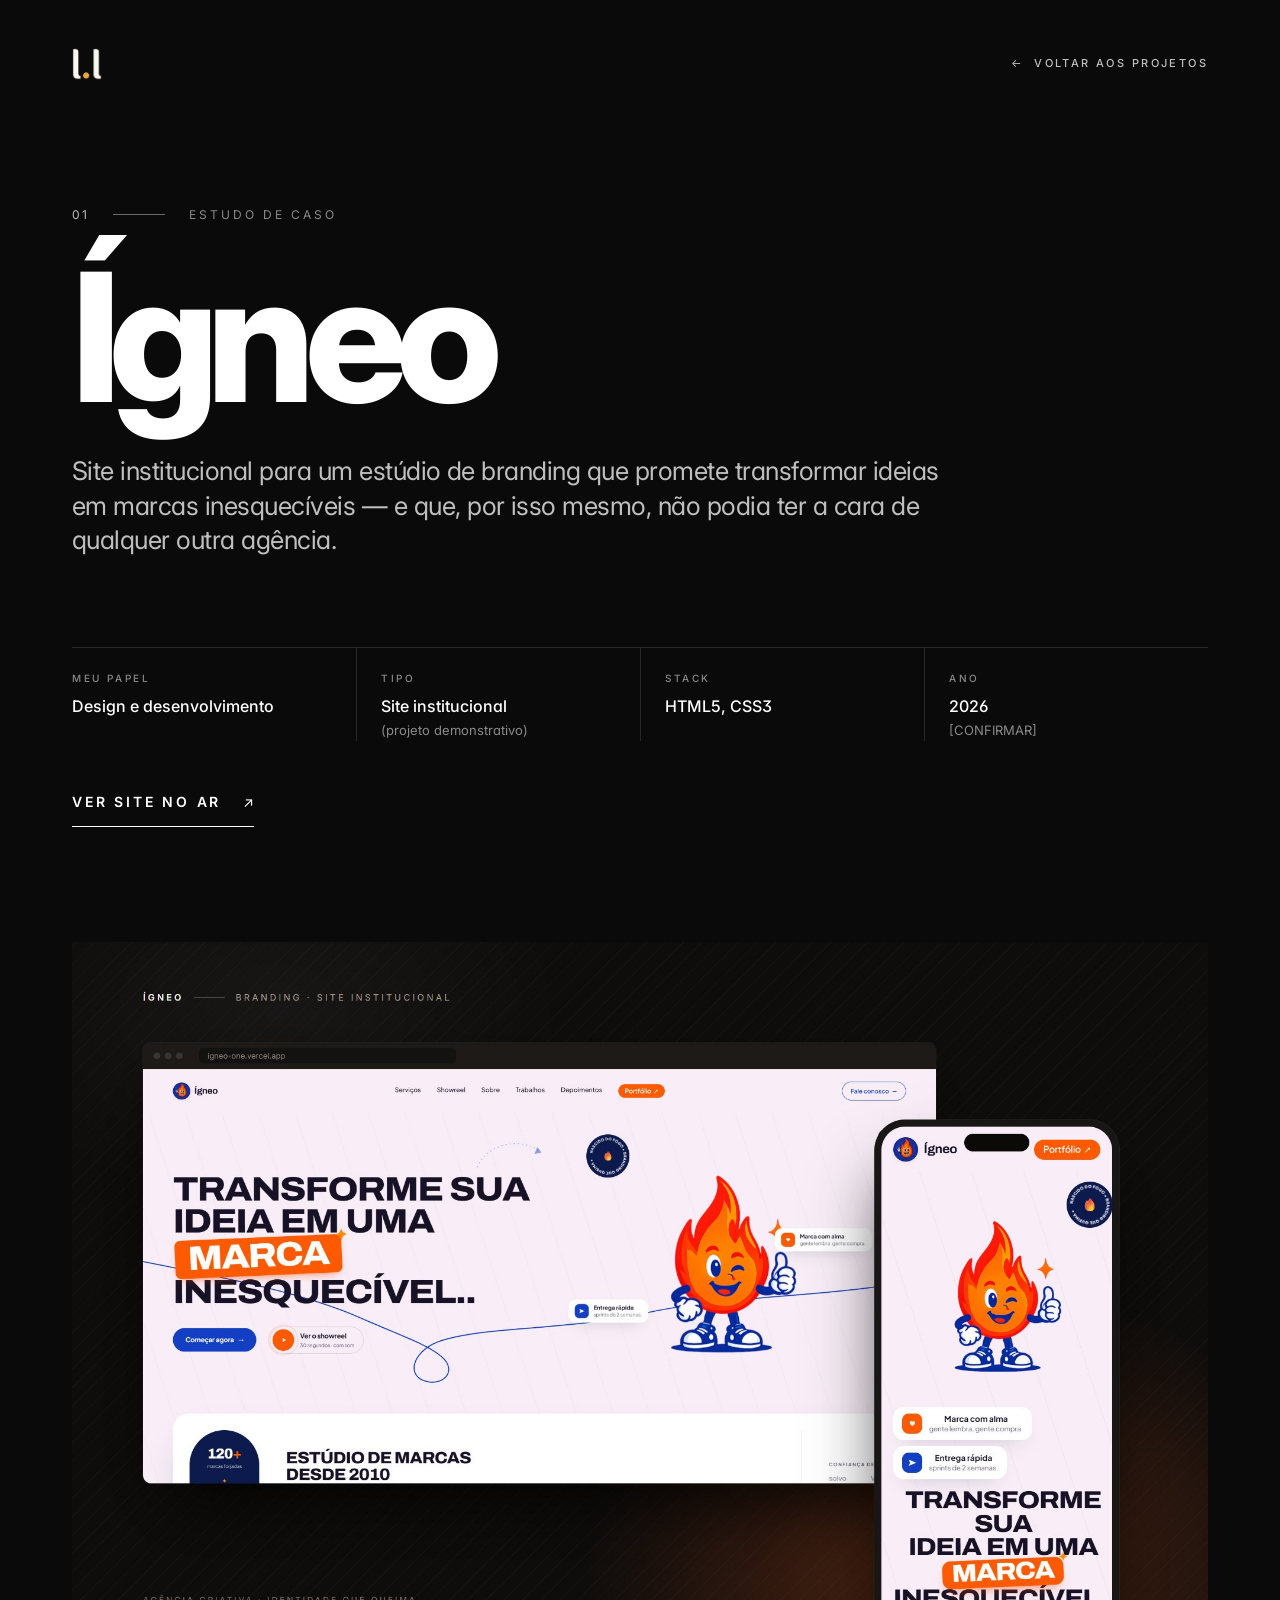
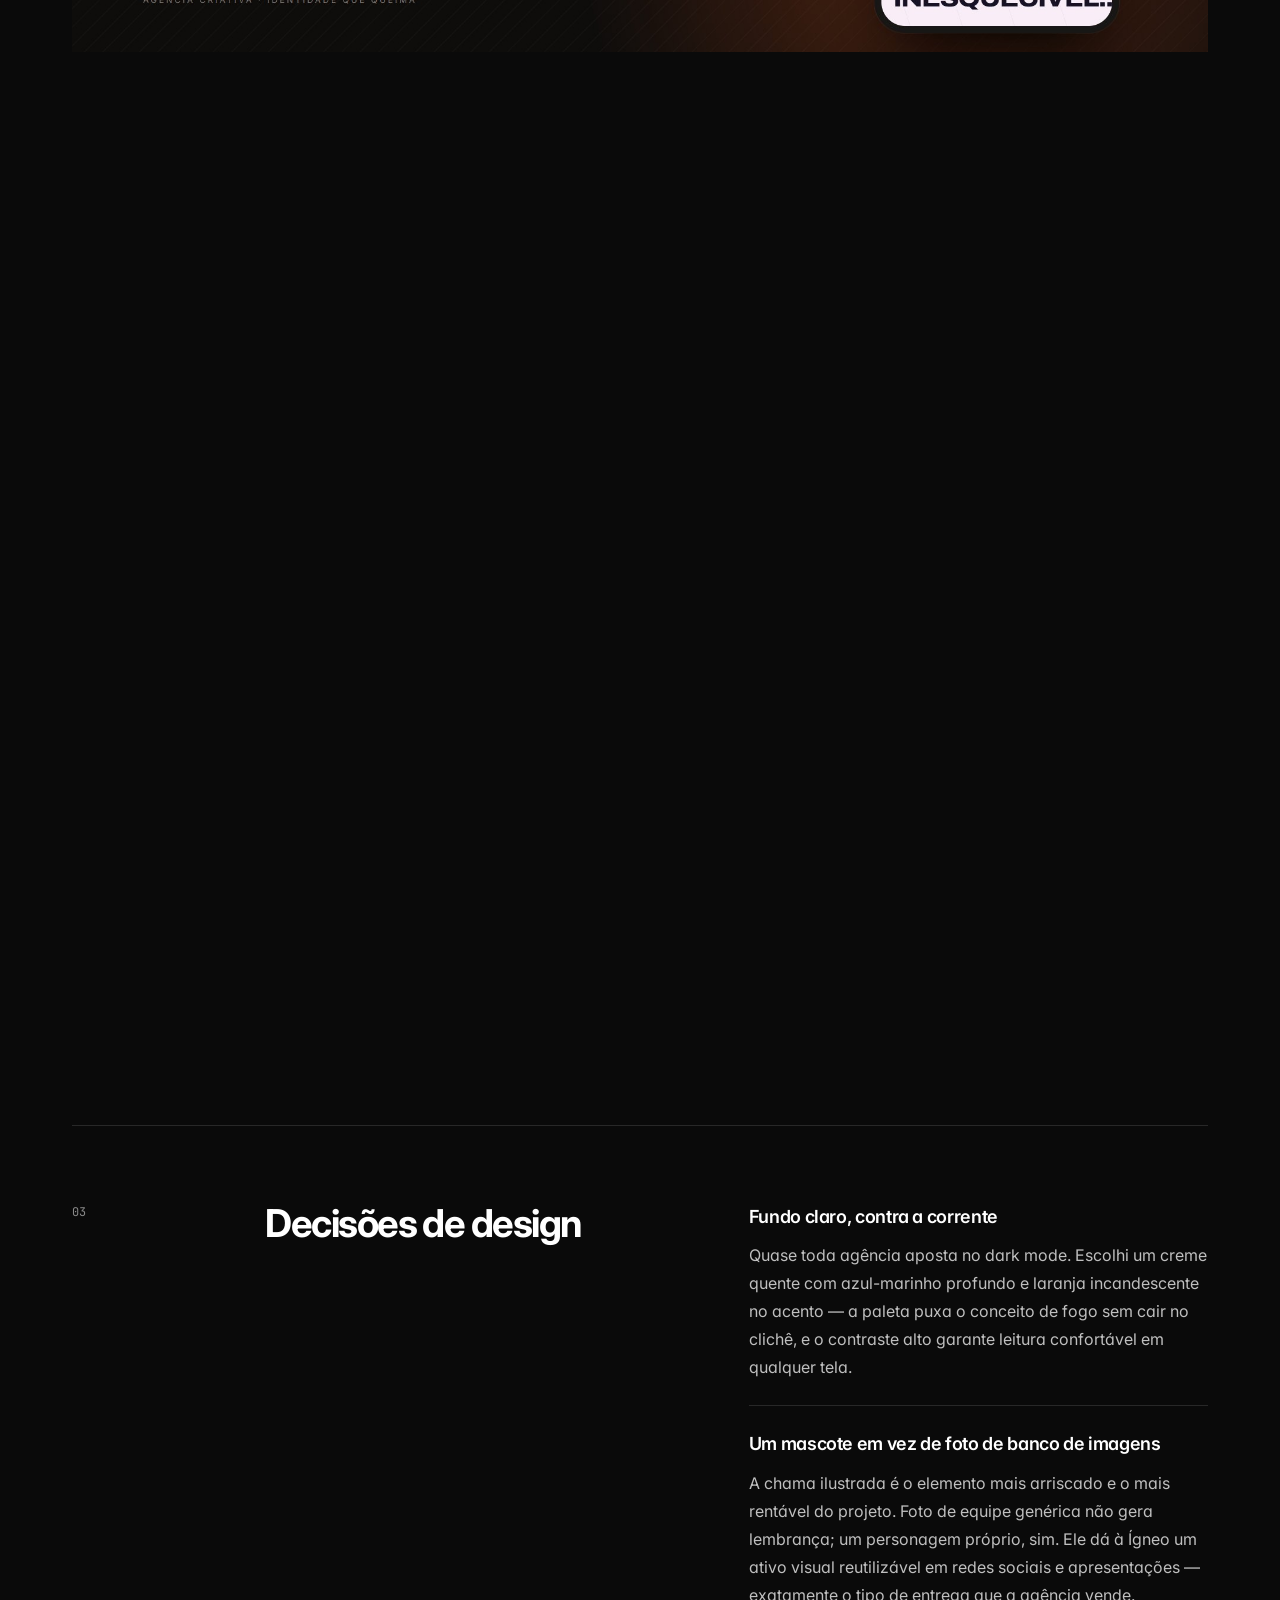
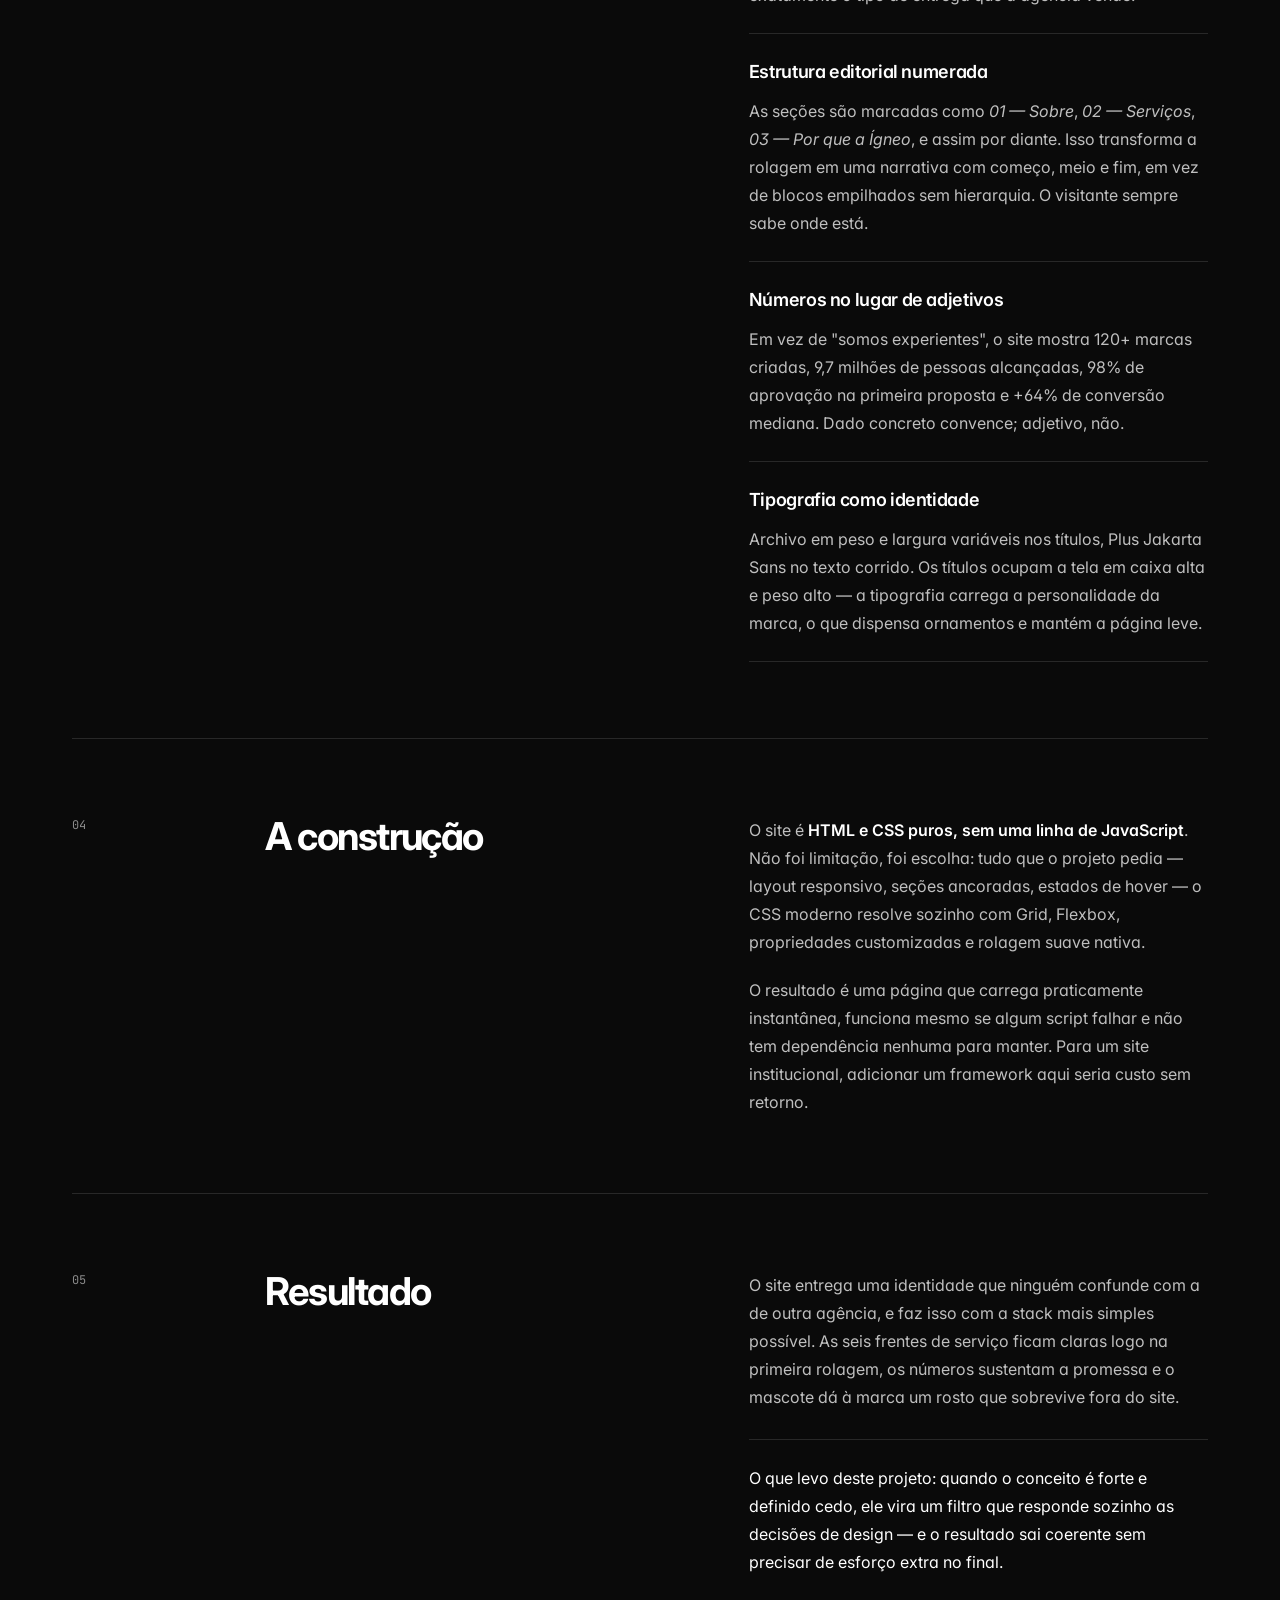
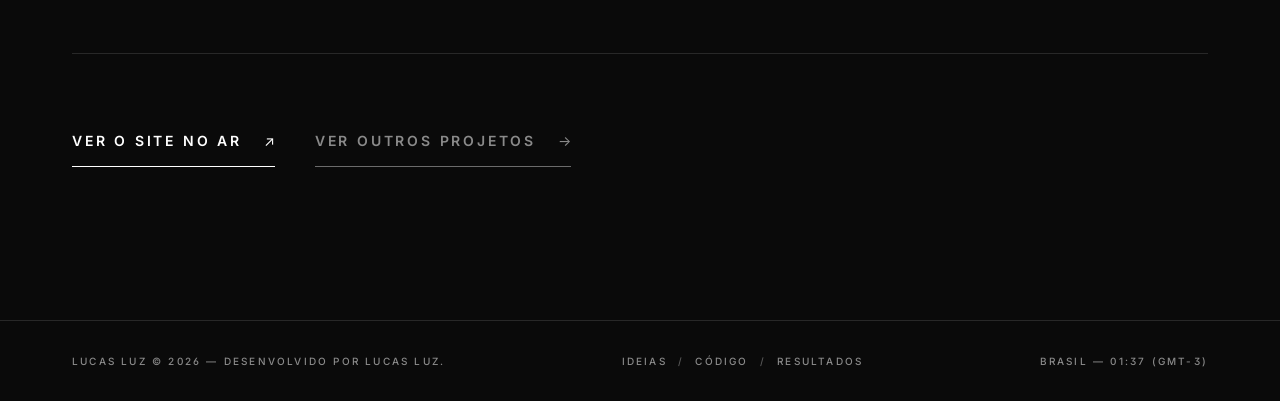
==== commit 1eb240c4: "atualizado" ====
--- a/projeto-igneo.html
+++ b/projeto-igneo.html
@@ -17,7 +17,7 @@
   <link rel="canonical" href="https://portifolio-lucas-luz.vercel.app/projeto-igneo.html">
 
   <!-- Favicon -->
-  <link rel="icon" href="assets/favicon.svg" type="image/svg+xml">
+  <link rel="icon" href="assets/favicon.png" type="image/png">
   <link rel="apple-touch-icon" href="assets/apple-touch-icon.png">
 
   <!-- Open Graph -->
@@ -27,12 +27,12 @@
   <meta property="og:url" content="https://portifolio-lucas-luz.vercel.app/projeto-igneo.html">
   <meta property="og:title" content="Ígneo — Estudo de caso | Lucas Luz">
   <meta property="og:description" content="Do desafio às decisões de design: como construí o site da agência criativa Ígneo.">
-  <meta property="og:image" content="https://portifolio-lucas-luz.vercel.app/assets/projects/igneo.png">
+  <meta property="og:image" content="https://portifolio-lucas-luz.vercel.app/assets/projects/igneo.jpg">
 
   <!-- Fonts -->
   <link rel="preconnect" href="https://fonts.googleapis.com">
   <link rel="preconnect" href="https://fonts.gstatic.com" crossorigin>
-  <link href="https://fonts.googleapis.com/css2?family=Space+Grotesk:wght@400;500;600;700&family=Inter:wght@300;400;500;600;700&display=swap" rel="stylesheet">
+  <link href="https://fonts.googleapis.com/css2?family=Inter:wght@300;400;500;600;700;800&family=JetBrains+Mono:wght@400;500&display=swap" rel="stylesheet">
 
   <link rel="stylesheet" href="style.css">
 </head>
@@ -42,14 +42,11 @@
 
   <!-- Navbar simplificada -->
   <header class="navbar navbar--case" id="navbar">
-    <nav class="navbar__container">
-      <a href="index.html" class="navbar__logo">Lucas<span>.</span>Luz</a>
+    <nav class="navbar__container" aria-label="Principal">
+      <a href="index.html" class="navbar__logo" aria-label="Lucas Luz — início"><img src="assets/logo.png" alt="" width="277" height="291"></a>
 
       <a href="index.html#projetos" class="case-back">
-        <svg viewBox="0 0 24 24" fill="none" stroke="currentColor" stroke-width="2" stroke-linecap="round" stroke-linejoin="round" width="16" height="16" aria-hidden="true">
-          <path d="M19 12H5"/>
-          <path d="m12 19-7-7 7-7"/>
-        </svg>
+        <span class="arrow" aria-hidden="true">←</span>
         Voltar aos projetos
       </a>
     </nav>
@@ -58,190 +55,203 @@
   <main class="case">
 
     <!-- Cabeçalho do estudo de caso -->
-    <header class="case__hero">
-      <div class="section__container">
-        <p class="section__tag fade-up">Estudo de caso</p>
-        <h1 class="case__title fade-up">Ígneo</h1>
-        <p class="case__lead fade-up">
-          Site institucional para um estúdio de branding que promete transformar ideias
-          em marcas inesquecíveis — e que, por isso mesmo, não podia ter a cara de
-          qualquer outra agência.
-        </p>
-
-        <dl class="case__meta fade-up">
-          <div>
-            <dt>Meu papel</dt>
-            <dd>Design e desenvolvimento</dd>
-          </div>
-          <div>
-            <dt>Tipo</dt>
-            <dd>Site institucional <span class="case__note">(projeto demonstrativo)</span></dd>
-          </div>
-          <div>
-            <dt>Stack</dt>
-            <dd>HTML5, CSS3</dd>
-          </div>
-          <div>
-            <dt>Ano</dt>
-            <dd>2026 <span class="case__note">[CONFIRMAR]</span></dd>
-          </div>
-        </dl>
-
-        <a href="https://igneo-one.vercel.app/" class="btn btn--primary fade-up" target="_blank" rel="noopener">
-          Ver site no ar
+    <header class="case__hero container">
+      <p class="eyebrow reveal"><span class="eyebrow__num">01</span><span class="eyebrow__rule"></span>Estudo de caso</p>
+      <h1 class="case__title">
+        <span class="mask"><span class="mask__line">Ígneo</span></span>
+      </h1>
+      <p class="case__lead reveal">
+        Site institucional para um estúdio de branding que promete transformar ideias
+        em marcas inesquecíveis — e que, por isso mesmo, não podia ter a cara de
+        qualquer outra agência.
+      </p>
+
+      <dl class="case__meta reveal">
+        <div>
+          <dt>Meu papel</dt>
+          <dd>Design e desenvolvimento</dd>
+        </div>
+        <div>
+          <dt>Tipo</dt>
+          <dd>Site institucional <span class="case__note">(projeto demonstrativo)</span></dd>
+        </div>
+        <div>
+          <dt>Stack</dt>
+          <dd>HTML5, CSS3</dd>
+        </div>
+        <div>
+          <dt>Ano</dt>
+          <dd>2026 <span class="case__note">[CONFIRMAR]</span></dd>
+        </div>
+      </dl>
+
+      <div class="case__hero-actions reveal">
+        <a href="https://igneo-one.vercel.app/" class="link-cta" target="_blank" rel="noopener">
+          Ver site no ar <span class="arrow" aria-hidden="true">↗</span>
         </a>
       </div>
     </header>
 
     <!-- Imagem principal -->
-    <figure class="case__shot fade-up">
-      <img src="assets/projects/igneo.png" alt="Página inicial do site Ígneo, com o título 'Transforme sua ideia em uma marca inesquecível' e o mascote em forma de chama" width="1200" height="750">
+    <figure class="case__shot container reveal">
+      <img src="assets/projects/igneo.jpg" alt="Capa do projeto Ígneo: página inicial do site nas versões desktop e celular, com o título 'Transforme sua ideia em uma marca inesquecível' e o mascote em forma de chama" width="1920" height="1200">
     </figure>
 
-    <div class="section__container case__body">
+    <div class="container case__body">
 
       <!-- 01. O desafio -->
-      <section class="case__block fade-up">
+      <section class="case__block reveal">
         <p class="case__index">01</p>
         <h2 class="case__heading">O desafio</h2>
-        <p>
-          Sites de agência criativa caem quase sempre na mesma fórmula: fundo escuro,
-          tipografia neutra, foto de equipe em open space e a palavra "inovação" em
-          algum lugar. O problema é evidente — um estúdio que vende diferenciação de
-          marca não pode se apresentar de um jeito indistinguível dos concorrentes.
-        </p>
-        <p>
-          O desafio aqui não era construir mais uma landing page bonita. Era fazer o
-          site <strong>provar a competência que ele anuncia</strong>: se a Ígneo diz que
-          cria marcas memoráveis, a primeira prova disso precisa ser a própria página.
-        </p>
+        <div class="case__content">
+          <p>
+            Sites de agência criativa caem quase sempre na mesma fórmula: fundo escuro,
+            tipografia neutra, foto de equipe em open space e a palavra "inovação" em
+            algum lugar. O problema é evidente — um estúdio que vende diferenciação de
+            marca não pode se apresentar de um jeito indistinguível dos concorrentes.
+          </p>
+          <p>
+            O desafio aqui não era construir mais uma landing page bonita. Era fazer o
+            site <strong>provar a competência que ele anuncia</strong>: se a Ígneo diz que
+            cria marcas memoráveis, a primeira prova disso precisa ser a própria página.
+          </p>
+        </div>
       </section>
 
       <!-- 02. O conceito -->
-      <section class="case__block fade-up">
+      <section class="case__block reveal">
         <p class="case__index">02</p>
         <h2 class="case__heading">O conceito: nascido do fogo</h2>
-        <p>
-          Parti do nome. "Ígneo" é o que nasce do fogo — e daí saiu toda a linguagem do
-          site, resumida na frase que virou o eixo do projeto:
-        </p>
-        <blockquote class="case__quote">
-          A gente não faz logo. Faz fogueira.
-        </blockquote>
-        <p>
-          Isso deu um critério objetivo para cada decisão seguinte: se um elemento não
-          transmitia calor, energia ou movimento, ele estava no site errado. Foi o que
-          definiu a paleta, o mascote e até o tom dos textos.
-        </p>
+        <div class="case__content">
+          <p>
+            Parti do nome. "Ígneo" é o que nasce do fogo — e daí saiu toda a linguagem do
+            site, resumida na frase que virou o eixo do projeto:
+          </p>
+          <blockquote class="case__quote">
+            A gente não faz logo. Faz fogueira.
+          </blockquote>
+          <p>
+            Isso deu um critério objetivo para cada decisão seguinte: se um elemento não
+            transmitia calor, energia ou movimento, ele estava no site errado. Foi o que
+            definiu a paleta, o mascote e até o tom dos textos.
+          </p>
+        </div>
       </section>
 
       <!-- 03. Decisões de design -->
-      <section class="case__block fade-up">
+      <section class="case__block reveal">
         <p class="case__index">03</p>
         <h2 class="case__heading">Decisões de design</h2>
-
-        <div class="case__decision">
-          <h3>Fundo claro, contra a corrente</h3>
-          <p>
-            Quase toda agência aposta no dark mode. Escolhi um creme quente com azul-marinho
-            profundo e laranja incandescente no acento — a paleta puxa o conceito de fogo
-            sem cair no clichê, e o contraste alto garante leitura confortável em qualquer tela.
-          </p>
-        </div>
-
-        <div class="case__decision">
-          <h3>Um mascote em vez de foto de banco de imagens</h3>
-          <p>
-            A chama ilustrada é o elemento mais arriscado e o mais rentável do projeto.
-            Foto de equipe genérica não gera lembrança; um personagem próprio, sim. Ele dá
-            à Ígneo um ativo visual reutilizável em redes sociais e apresentações — exatamente
-            o tipo de entrega que a agência vende.
-          </p>
-        </div>
-
-        <div class="case__decision">
-          <h3>Estrutura editorial numerada</h3>
-          <p>
-            As seções são marcadas como <em>01 — Sobre</em>, <em>02 — Serviços</em>,
-            <em>03 — Por que a Ígneo</em>, e assim por diante. Isso transforma a rolagem
-            em uma narrativa com começo, meio e fim, em vez de blocos empilhados sem
-            hierarquia. O visitante sempre sabe onde está.
-          </p>
-        </div>
-
-        <div class="case__decision">
-          <h3>Números no lugar de adjetivos</h3>
-          <p>
-            Em vez de "somos experientes", o site mostra 120+ marcas criadas, 9,7 milhões
-            de pessoas alcançadas, 98% de aprovação na primeira proposta e +64% de conversão
-            mediana. Dado concreto convence; adjetivo, não.
-          </p>
-        </div>
-
-        <div class="case__decision">
-          <h3>Tipografia como identidade</h3>
-          <p>
-            Archivo em peso e largura variáveis nos títulos, Plus Jakarta Sans no texto
-            corrido. Os títulos ocupam a tela em caixa alta e peso alto — a tipografia
-            carrega a personalidade da marca, o que dispensa ornamentos e mantém a página leve.
-          </p>
+        <div class="case__content">
+          <div class="case__decision">
+            <h3>Fundo claro, contra a corrente</h3>
+            <p>
+              Quase toda agência aposta no dark mode. Escolhi um creme quente com azul-marinho
+              profundo e laranja incandescente no acento — a paleta puxa o conceito de fogo
+              sem cair no clichê, e o contraste alto garante leitura confortável em qualquer tela.
+            </p>
+          </div>
+
+          <div class="case__decision">
+            <h3>Um mascote em vez de foto de banco de imagens</h3>
+            <p>
+              A chama ilustrada é o elemento mais arriscado e o mais rentável do projeto.
+              Foto de equipe genérica não gera lembrança; um personagem próprio, sim. Ele dá
+              à Ígneo um ativo visual reutilizável em redes sociais e apresentações — exatamente
+              o tipo de entrega que a agência vende.
+            </p>
+          </div>
+
+          <div class="case__decision">
+            <h3>Estrutura editorial numerada</h3>
+            <p>
+              As seções são marcadas como <em>01 — Sobre</em>, <em>02 — Serviços</em>,
+              <em>03 — Por que a Ígneo</em>, e assim por diante. Isso transforma a rolagem
+              em uma narrativa com começo, meio e fim, em vez de blocos empilhados sem
+              hierarquia. O visitante sempre sabe onde está.
+            </p>
+          </div>
+
+          <div class="case__decision">
+            <h3>Números no lugar de adjetivos</h3>
+            <p>
+              Em vez de "somos experientes", o site mostra 120+ marcas criadas, 9,7 milhões
+              de pessoas alcançadas, 98% de aprovação na primeira proposta e +64% de conversão
+              mediana. Dado concreto convence; adjetivo, não.
+            </p>
+          </div>
+
+          <div class="case__decision">
+            <h3>Tipografia como identidade</h3>
+            <p>
+              Archivo em peso e largura variáveis nos títulos, Plus Jakarta Sans no texto
+              corrido. Os títulos ocupam a tela em caixa alta e peso alto — a tipografia
+              carrega a personalidade da marca, o que dispensa ornamentos e mantém a página leve.
+            </p>
+          </div>
         </div>
       </section>
 
       <!-- 04. Construção -->
-      <section class="case__block fade-up">
+      <section class="case__block reveal">
         <p class="case__index">04</p>
         <h2 class="case__heading">A construção</h2>
-        <p>
-          O site é <strong>HTML e CSS puros, sem uma linha de JavaScript</strong>. Não foi
-          limitação, foi escolha: tudo que o projeto pedia — layout responsivo, seções
-          ancoradas, estados de hover — o CSS moderno resolve sozinho com Grid, Flexbox,
-          propriedades customizadas e rolagem suave nativa.
-        </p>
-        <p>
-          O resultado é uma página que carrega praticamente instantânea, funciona mesmo se
-          algum script falhar e não tem dependência nenhuma para manter. Para um site
-          institucional, adicionar um framework aqui seria custo sem retorno.
-        </p>
+        <div class="case__content">
+          <p>
+            O site é <strong>HTML e CSS puros, sem uma linha de JavaScript</strong>. Não foi
+            limitação, foi escolha: tudo que o projeto pedia — layout responsivo, seções
+            ancoradas, estados de hover — o CSS moderno resolve sozinho com Grid, Flexbox,
+            propriedades customizadas e rolagem suave nativa.
+          </p>
+          <p>
+            O resultado é uma página que carrega praticamente instantânea, funciona mesmo se
+            algum script falhar e não tem dependência nenhuma para manter. Para um site
+            institucional, adicionar um framework aqui seria custo sem retorno.
+          </p>
+        </div>
       </section>
 
       <!-- 05. Resultado -->
-      <section class="case__block fade-up">
+      <section class="case__block reveal">
         <p class="case__index">05</p>
         <h2 class="case__heading">Resultado</h2>
-        <p>
-          O site entrega uma identidade que ninguém confunde com a de outra agência, e faz
-          isso com a stack mais simples possível. As seis frentes de serviço ficam claras
-          logo na primeira rolagem, os números sustentam a promessa e o mascote dá à marca
-          um rosto que sobrevive fora do site.
-        </p>
-        <p class="case__closing">
-          O que levo deste projeto: quando o conceito é forte e definido cedo, ele vira
-          um filtro que responde sozinho as decisões de design — e o resultado sai coerente
-          sem precisar de esforço extra no final.
-        </p>
+        <div class="case__content">
+          <p>
+            O site entrega uma identidade que ninguém confunde com a de outra agência, e faz
+            isso com a stack mais simples possível. As seis frentes de serviço ficam claras
+            logo na primeira rolagem, os números sustentam a promessa e o mascote dá à marca
+            um rosto que sobrevive fora do site.
+          </p>
+          <p class="case__closing">
+            O que levo deste projeto: quando o conceito é forte e definido cedo, ele vira
+            um filtro que responde sozinho as decisões de design — e o resultado sai coerente
+            sem precisar de esforço extra no final.
+          </p>
+        </div>
       </section>
 
       <!-- Navegação final -->
-      <div class="case__cta fade-up">
-        <a href="https://igneo-one.vercel.app/" class="btn btn--primary" target="_blank" rel="noopener">
-          Ver o site no ar
+      <div class="case__cta reveal">
+        <a href="https://igneo-one.vercel.app/" class="link-cta" target="_blank" rel="noopener">
+          Ver o site no ar <span class="arrow" aria-hidden="true">↗</span>
         </a>
-        <a href="index.html#projetos" class="btn btn--outline">Ver outros projetos</a>
+        <a href="index.html#projetos" class="link-cta link-cta--quiet">Ver outros projetos <span class="arrow" aria-hidden="true">→</span></a>
       </div>
 
     </div>
   </main>
 
   <footer class="footer">
-    <p class="footer__text">
-      Lucas Luz &copy; <span id="currentYear"></span> — Desenvolvido por Lucas Luz.
-    </p>
+    <div class="container footer__inner">
+      <p class="footer__text">Lucas Luz &copy; <span id="currentYear"></span> — Desenvolvido por Lucas Luz.</p>
+      <p class="footer__text footer__motto">Ideias <i>/</i> Código <i>/</i> Resultados</p>
+      <p class="footer__text"><span id="localTime">Brasil</span></p>
+    </div>
   </footer>
 
   <button class="back-to-top" id="backToTop" aria-label="Voltar ao topo">
-    <svg viewBox="0 0 24 24" fill="none" stroke="currentColor" stroke-width="2" stroke-linecap="round" stroke-linejoin="round" width="20" height="20">
-      <path d="m18 15-6-6-6 6"/>
+    <svg viewBox="0 0 24 24" fill="none" stroke="currentColor" stroke-width="1.6" stroke-linecap="round" stroke-linejoin="round" width="18" height="18" aria-hidden="true">
+      <path d="M12 19V5"/><path d="m6 11 6-6 6 6"/>
     </svg>
   </button>
 
--- a/style.css
+++ b/style.css
@@ -1,232 +1,334 @@
 /* ==========================================================================
-   1. RESET & VARIÁVEIS GLOBAIS
+   LUCAS LUZ — PORTFÓLIO
+   Direção: preto profundo, off-white e cinzas. Contraste por escala,
+   tipografia e espaço. O único "acento" é a luz: a seção de contato acende.
    ========================================================================== */
-* {
+
+/* ==========================================================================
+   1. TOKENS
+   ========================================================================== */
+:root {
+  --bg: #0a0a0a;
+  --bg-raised: #121212;
+  --plate: #151515;
+  --ink: #ffffff;
+  --ink-soft: #bfbfbf;
+  --mute: #8a8a8a;
+  --dim: #5a5a5a;
+  --line: rgba(255, 255, 255, 0.12);
+  --line-strong: #6b6b6b;
+  --error: #ff8a7a;
+  --success: #b9e3a8;
+
+  --font: 'Helvetica Neue', 'Inter', Arial, sans-serif;
+  --font-mono: 'JetBrains Mono', ui-monospace, 'SFMono-Regular', monospace;
+
+  --gutter: clamp(20px, 5.62vw, 110px);
+  --maxw: 1680px;
+  --nav-h: 128px;
+
+  --ease: cubic-bezier(0.16, 1, 0.3, 1);
+  --ease-in-out: cubic-bezier(0.65, 0, 0.35, 1);
+}
+
+/* Seção "acesa" (contato): mesma estrutura, tokens invertidos. */
+.is-light {
+  --bg: #f2f1ee;
+  --bg-raised: #e8e7e3;
+  --ink: #0a0a0a;
+  --ink-soft: #3a3a38;
+  --mute: #6f6e6b;
+  --dim: #a3a29e;
+  --line: rgba(10, 10, 10, 0.12);
+  --line-strong: rgba(10, 10, 10, 0.32);
+  --error: #b3261e;
+  --success: #2f6b1f;
+  background: var(--bg);
+  color: var(--ink);
+}
+
+/* ==========================================================================
+   2. BASE
+   ========================================================================== */
+*,
+*::before,
+*::after {
   margin: 0;
   padding: 0;
   box-sizing: border-box;
 }
 
-:root {
-  /* Cores */
-  --color-bg: #0a0a0a;
-  --color-bg-alt: #101014;
-  --color-surface: #131317;
-  --color-border: rgba(255, 255, 255, 0.08);
-  --color-primary: #2563eb;
-  --color-primary-light: #3b82f6;
-  --color-primary-glow: rgba(37, 99, 235, 0.35);
-  --color-text: #ffffff;
-  --color-text-muted: rgba(255, 255, 255, 0.65);
-  --color-text-faint: rgba(255, 255, 255, 0.4);
-
-  /* Tipografia */
-  --font-heading: 'Space Grotesk', sans-serif;
-  --font-body: 'Inter', sans-serif;
-
-  /* Espaçamentos */
-  --space-xs: 0.5rem;
-  --space-sm: 1rem;
-  --space-md: 2rem;
-  --space-lg: 4rem;
-  --space-xl: 8rem;
-
-  /* Bordas e sombras */
-  --radius-sm: 8px;
-  --radius-md: 16px;
-  --radius-lg: 24px;
-  --shadow-soft: 0 20px 60px rgba(0, 0, 0, 0.5);
-  --shadow-glow: 0 0 40px var(--color-primary-glow);
-
-  /* Transições */
-  --transition-fast: 0.2s ease;
-  --transition-medium: 0.4s cubic-bezier(0.16, 1, 0.3, 1);
-  --transition-slow: 0.8s cubic-bezier(0.16, 1, 0.3, 1);
-
-  /* Layout */
-  --container-width: 1200px;
-  --navbar-height: 80px;
-}
-
 html {
   scroll-behavior: smooth;
-  scroll-padding-top: var(--navbar-height);
+  scroll-padding-top: 80px;
+  -webkit-text-size-adjust: 100%;
 }
 
 body {
-  background-color: var(--color-bg);
-  color: var(--color-text);
-  font-family: var(--font-body);
+  background: var(--bg);
+  color: var(--ink);
+  font-family: var(--font);
+  font-size: 1rem;
   line-height: 1.6;
+  font-feature-settings: 'ss01', 'cv11';
+  -webkit-font-smoothing: antialiased;
+  -moz-osx-font-smoothing: grayscale;
   overflow-x: hidden;
 }
 
+img {
+  display: block;
+  max-width: 100%;
+  height: auto;
+}
+
 a {
+  color: inherit;
   text-decoration: none;
-  color: inherit;
 }
 
 ul {
   list-style: none;
 }
 
-img {
-  max-width: 100%;
-  display: block;
+button,
+input,
+textarea {
+  font: inherit;
+  color: inherit;
 }
 
 button {
-  font-family: inherit;
+  background: none;
+  border: 0;
   cursor: pointer;
-  border: none;
-  background: none;
 }
 
 ::selection {
-  background: var(--color-primary);
-  color: var(--color-text);
-}
-
-/* Scrollbar customizada */
-::-webkit-scrollbar {
-  width: 10px;
-}
-::-webkit-scrollbar-track {
-  background: var(--color-bg);
-}
-::-webkit-scrollbar-thumb {
-  background: var(--color-primary);
-  border-radius: 10px;
+  background: var(--ink);
+  color: var(--bg);
+}
+
+:focus-visible {
+  outline: 1px solid var(--ink);
+  outline-offset: 4px;
+}
+
+.container {
+  width: 100%;
+  max-width: var(--maxw);
+  margin-inline: auto;
+  padding-inline: var(--gutter);
+}
+
+.text-mute {
+  color: var(--dim);
 }
 
 /* ==========================================================================
-   2. UTILITÁRIOS
+   3. MICROTIPOGRAFIA COMPARTILHADA
    ========================================================================== */
-.section__container {
-  max-width: var(--container-width);
-  margin: 0 auto;
-  padding: 0 var(--space-md);
-}
-
-.section__tag {
+
+/* Label em caixa alta espaçada — a "voz baixa" do site */
+.eyebrow,
+.label {
+  display: flex;
+  align-items: center;
+  gap: 24px;
+  font-size: 0.75rem;
+  font-weight: 400;
+  letter-spacing: 0.25em;
+  text-transform: uppercase;
+  color: var(--mute);
+}
+
+.eyebrow__num {
+  letter-spacing: 0.15em;
+  color: var(--ink-soft);
+}
+
+.eyebrow__rule {
+  width: 52px;
+  height: 1px;
+  background: var(--line-strong);
+}
+
+/* Títulos de seção */
+.display {
+  font-size: clamp(2.75rem, 7vw, 7.5rem);
+  font-weight: 700;
+  line-height: 0.94;
+  letter-spacing: -0.045em;
+}
+
+/* Cabeçalho de seção: 02 — SOBRE ———————— meta */
+.section-head {
+  display: flex;
+  align-items: center;
+  gap: 18px;
+  font-size: 0.6875rem;
+  font-weight: 500;
+  letter-spacing: 0.3em;
+  text-transform: uppercase;
+  color: var(--mute);
+}
+
+.section-head__num {
+  font-family: var(--font-mono);
+  letter-spacing: 0.08em;
+  color: var(--ink);
+}
+
+.section-head__label {
+  color: var(--ink);
+}
+
+.section-head__rule {
+  flex: 1;
+  height: 1px;
+  background: var(--line);
+}
+
+.section-head__meta {
+  display: inline-flex;
+  align-items: center;
+  gap: 10px;
+}
+
+.status-dot {
+  width: 6px;
+  height: 6px;
+  border-radius: 50%;
+  background: currentColor;
+  box-shadow: 0 0 0 0 currentColor;
+  animation: pulse 2.8s var(--ease-in-out) infinite;
+}
+
+@keyframes pulse {
+  0%   { box-shadow: 0 0 0 0 rgba(47, 107, 31, 0.45); }
+  70%  { box-shadow: 0 0 0 8px rgba(47, 107, 31, 0); }
+  100% { box-shadow: 0 0 0 0 rgba(47, 107, 31, 0); }
+}
+
+.contact .status-dot {
+  color: #2f6b1f;
+}
+
+/* Link com sublinhado: VER PROJETOS → */
+.link-cta {
+  position: relative;
+  display: inline-flex;
+  align-items: center;
+  gap: 22px;
+  padding-bottom: 14px;
+  font-size: 0.875rem;
+  font-weight: 600;
+  letter-spacing: 0.2em;
+  text-transform: uppercase;
+  color: var(--ink);
+}
+
+.link-cta::before,
+.link-cta::after {
+  content: '';
+  position: absolute;
+  left: 0;
+  bottom: 0;
+  width: 100%;
+  height: 1px;
+}
+
+.link-cta::before {
+  background: var(--line-strong);
+}
+
+.link-cta::after {
+  background: var(--ink);
+  transform-origin: left;
+  transition: transform 0.7s var(--ease);
+}
+
+.link-cta:hover::after {
+  transform: scaleX(0);
+  transform-origin: right;
+}
+
+.link-cta--quiet {
+  color: var(--mute);
+}
+
+.link-cta--quiet::after {
+  transform: scaleX(0);
+}
+
+.link-cta--quiet:hover {
+  color: var(--ink);
+}
+
+.link-cta--quiet:hover::after {
+  transform: scaleX(1);
+  transform-origin: left;
+}
+
+.arrow {
   display: inline-block;
-  font-family: var(--font-heading);
-  font-size: 0.85rem;
-  font-weight: 600;
-  letter-spacing: 0.15em;
-  text-transform: uppercase;
-  color: var(--color-primary-light);
-  margin-bottom: var(--space-sm);
-}
-
-.section__title {
-  font-family: var(--font-heading);
-  font-size: clamp(2rem, 4vw, 3rem);
-  font-weight: 700;
-  line-height: 1.2;
-  margin-bottom: var(--space-sm);
-}
-
-.section__subtitle {
-  color: var(--color-text-muted);
-  max-width: 560px;
-  font-size: 1.05rem;
-  margin-bottom: var(--space-lg);
-}
-
-/* Animações de entrada (fade ao rolar) */
-.fade-in,
-.fade-up {
-  opacity: 0;
-  transform: translateY(30px);
-  transition: opacity 0.9s cubic-bezier(0.16, 1, 0.3, 1),
-              transform 0.9s cubic-bezier(0.16, 1, 0.3, 1);
-}
-
-.fade-in.is-visible,
-.fade-up.is-visible {
-  opacity: 1;
-  transform: translateY(0);
-}
-
-/* ==========================================================================
-   3. BOTÕES
-   ========================================================================== */
+  font-weight: 400;
+  letter-spacing: 0;
+  transition: transform 0.5s var(--ease);
+}
+
+a:hover .arrow,
+button:hover .arrow {
+  transform: translateX(5px);
+}
+
+a:hover .arrow--down {
+  transform: translateY(3px);
+}
+
+/* Botões do formulário */
 .btn {
   display: inline-flex;
   align-items: center;
   justify-content: center;
-  gap: 0.5rem;
-  padding: 0.9rem 1.9rem;
-  border-radius: var(--radius-sm);
-  font-family: var(--font-heading);
+  gap: 14px;
+  height: 56px;
+  padding: 0 28px;
+  font-size: 0.75rem;
   font-weight: 600;
-  font-size: 0.95rem;
-  letter-spacing: 0.02em;
-  transition: transform var(--transition-fast), box-shadow var(--transition-fast), background var(--transition-fast), border-color var(--transition-fast);
-  white-space: nowrap;
-}
-
-.btn--primary {
-  background: var(--color-primary);
-  color: var(--color-text);
-  box-shadow: 0 4px 20px rgba(37, 99, 235, 0.35);
-}
-
-.btn--primary:hover {
-  background: var(--color-primary-light);
-  box-shadow: 0 6px 30px rgba(37, 99, 235, 0.55);
-  transform: translateY(-3px);
-}
-
-.btn--outline {
+  letter-spacing: 0.2em;
+  text-transform: uppercase;
+  border: 1px solid var(--ink);
+  transition: background-color 0.4s var(--ease), color 0.4s var(--ease);
+}
+
+.btn--solid {
+  background: var(--ink);
+  color: var(--bg);
+}
+
+.btn--solid:hover {
   background: transparent;
-  color: var(--color-text);
-  border: 1px solid var(--color-border);
-}
-
-.btn--outline:hover {
-  border-color: var(--color-primary);
-  box-shadow: 0 0 20px rgba(37, 99, 235, 0.25);
-  transform: translateY(-3px);
-}
-
-.btn--ghost {
-  background: transparent;
-  color: var(--color-text-muted);
-  border: 1px solid transparent;
-}
-
-.btn--ghost:hover {
-  color: var(--color-text);
-  border-color: var(--color-border);
-  transform: translateY(-3px);
-}
-
-.btn--small {
-  padding: 0.6rem 1.2rem;
-  font-size: 0.85rem;
-}
-
-.btn--large {
-  padding: 1.1rem 2.6rem;
-  font-size: 1rem;
-  margin-bottom: var(--space-lg);
+  color: var(--ink);
+}
+
+.btn--line:hover {
+  background: var(--ink);
+  color: var(--bg);
 }
 
 /* ==========================================================================
-   4. BARRA DE PROGRESSO DE ROLAGEM
+   4. BARRA DE PROGRESSO
    ========================================================================== */
 .scroll-progress {
   position: fixed;
   top: 0;
   left: 0;
-  height: 3px;
-  width: 0%;
-  background: linear-gradient(90deg, var(--color-primary), var(--color-primary-light));
-  box-shadow: 0 0 10px var(--color-primary-glow);
-  z-index: 1100;
-  transition: width 0.1s ease-out;
+  z-index: 1001;
+  width: 0;
+  height: 1px;
+  background: var(--ink);
+  mix-blend-mode: difference;
 }
 
 /* ==========================================================================
@@ -234,56 +336,68 @@
    ========================================================================== */
 .navbar {
   position: fixed;
-  top: 0;
-  left: 0;
+  inset: 0 0 auto;
+  z-index: 1000;
+  transition: transform 0.6s var(--ease), background-color 0.4s ease, border-color 0.4s ease;
+  border-bottom: 1px solid transparent;
+}
+
+.navbar__container {
+  display: flex;
+  align-items: center;
+  max-width: var(--maxw);
+  height: var(--nav-h);
+  margin-inline: auto;
+  padding-inline: var(--gutter);
+  transition: height 0.5s var(--ease);
+}
+
+.navbar.scrolled {
+  background: rgba(10, 10, 10, 0.82);
+  -webkit-backdrop-filter: blur(14px);
+  backdrop-filter: blur(14px);
+  border-bottom-color: var(--line);
+}
+
+.navbar.scrolled .navbar__container {
+  height: 76px;
+}
+
+.navbar.is-hidden {
+  transform: translateY(-100%);
+}
+
+.navbar__logo {
+  display: block;
+  width: 30px;
+  transition: opacity 0.3s ease;
+}
+
+.navbar__logo img {
   width: 100%;
-  height: var(--navbar-height);
-  z-index: 1000;
-  background: transparent;
-  transition: background var(--transition-medium), backdrop-filter var(--transition-medium), border-color var(--transition-medium);
-  border-bottom: 1px solid transparent;
-}
-
-.navbar.scrolled {
-  background: rgba(10, 10, 10, 0.65);
-  backdrop-filter: blur(16px);
-  -webkit-backdrop-filter: blur(16px);
-  border-bottom: 1px solid var(--color-border);
-}
-
-.navbar__container {
-  max-width: var(--container-width);
-  height: 100%;
-  margin: 0 auto;
-  padding: 0 var(--space-md);
-  display: flex;
-  align-items: center;
-  justify-content: space-between;
-}
-
-.navbar__logo {
-  font-family: var(--font-heading);
-  font-size: 1.3rem;
-  font-weight: 700;
-  color: var(--color-text);
-}
-
-.navbar__logo span {
-  color: var(--color-primary-light);
+  height: auto;
+}
+
+.navbar__logo:hover {
+  opacity: 0.75;
 }
 
 .navbar__links {
   display: flex;
-  gap: var(--space-lg);
+  gap: clamp(24px, 2.4vw, 48px);
+  margin-left: calc(16.45vw - var(--gutter) - 30px);
 }
 
 .navbar__link {
   position: relative;
-  font-size: 0.95rem;
-  font-weight: 500;
-  color: var(--color-text-muted);
-  padding: 0.4rem 0;
-  transition: color var(--transition-fast);
+  display: inline-block;
+  padding-block: 8px;
+  font-size: 0.75rem;
+  font-weight: 400;
+  letter-spacing: 0.15em;
+  text-transform: uppercase;
+  color: var(--mute);
+  transition: color 0.3s ease;
 }
 
 .navbar__link::after {
@@ -291,896 +405,848 @@
   position: absolute;
   left: 0;
   bottom: -2px;
-  width: 0;
-  height: 2px;
-  background: var(--color-primary-light);
-  box-shadow: 0 0 8px var(--color-primary-glow);
-  transition: width var(--transition-fast);
-}
-
-.navbar__link:hover {
-  color: var(--color-text);
-}
-
+  width: 100%;
+  height: 1px;
+  background: var(--ink);
+  transform: scaleX(0);
+  transform-origin: right;
+  transition: transform 0.6s var(--ease);
+}
+
+.navbar__link:hover,
 .navbar__link.active {
-  color: var(--color-text);
-}
-
+  color: var(--ink);
+}
+
+.navbar__link.active {
+  font-weight: 500;
+}
+
+.navbar__link:hover::after,
 .navbar__link.active::after {
-  width: 100%;
-}
-
+  transform: scaleX(1);
+  transform-origin: left;
+}
+
+.navbar__motto {
+  margin-left: auto;
+  font-size: 0.75rem;
+  font-weight: 400;
+  letter-spacing: 0.15em;
+  text-transform: uppercase;
+  color: var(--ink);
+  white-space: nowrap;
+}
+
+.navbar__motto i {
+  font-style: normal;
+  margin-inline: 0.7em;
+  color: var(--dim);
+}
+
+/* Botão do menu mobile: duas linhas que viram um X */
 .navbar__toggle {
   display: none;
-  flex-direction: column;
-  gap: 5px;
-  width: 28px;
-  z-index: 1200;
+  position: relative;
+  width: 36px;
+  height: 36px;
+  margin-left: auto;
 }
 
 .navbar__toggle span {
-  display: block;
-  height: 2px;
-  width: 100%;
-  background: var(--color-text);
-  border-radius: 2px;
-  transition: transform var(--transition-fast), opacity var(--transition-fast);
-}
-
-.navbar__toggle.active span:nth-child(1) {
-  transform: translateY(7px) rotate(45deg);
-}
-.navbar__toggle.active span:nth-child(2) {
-  opacity: 0;
-}
-.navbar__toggle.active span:nth-child(3) {
-  transform: translateY(-7px) rotate(-45deg);
-}
+  position: absolute;
+  left: 6px;
+  right: 6px;
+  height: 1px;
+  background: var(--ink);
+  transition: transform 0.5s var(--ease), top 0.5s var(--ease);
+}
+
+.navbar__toggle span:nth-child(1) { top: 14px; }
+.navbar__toggle span:nth-child(2) { top: 21px; }
+
+.navbar__toggle.active span:nth-child(1) { top: 18px; transform: rotate(45deg); }
+.navbar__toggle.active span:nth-child(2) { top: 18px; transform: rotate(-45deg); }
 
 /* ==========================================================================
-   6. HERO SECTION
+   6. HERO
    ========================================================================== */
 .hero {
   position: relative;
   min-height: 100vh;
-  display: flex;
-  align-items: center;
-  justify-content: center;
+  min-height: 100svh;
+  display: flex;
+  flex-direction: column;
   overflow: hidden;
-  padding: var(--navbar-height) var(--space-md) var(--space-lg);
-}
-
-.hero__grid-bg {
+  background:
+    radial-gradient(38% 55% at 56% 38%, #1a1a1a 0%, transparent 70%),
+    radial-gradient(120% 90% at 60% 35%, #121212 0%, var(--bg) 60%);
+}
+
+/* Retrato: um elemento da composição, ancorado à direita do texto,
+   que se dissolve no preto em todas as bordas. */
+.hero__portrait {
   position: absolute;
-  inset: 0;
-  background-image:
-    linear-gradient(to right, rgba(255, 255, 255, 0.04) 1px, transparent 1px),
-    linear-gradient(to bottom, rgba(255, 255, 255, 0.04) 1px, transparent 1px);
-  background-size: 60px 60px;
-  mask-image: radial-gradient(ellipse 80% 60% at 50% 40%, black 40%, transparent 100%);
-  -webkit-mask-image: radial-gradient(ellipse 80% 60% at 50% 40%, black 40%, transparent 100%);
-}
-
-.hero__glow {
-  position: absolute;
-  top: 10%;
-  left: 50%;
-  transform: translateX(-50%);
-  width: 700px;
-  height: 700px;
-  background: radial-gradient(circle, var(--color-primary-glow) 0%, transparent 70%);
-  filter: blur(40px);
-  pointer-events: none;
-}
-
-.hero__shape {
-  position: absolute;
-  border-radius: 50%;
-  filter: blur(2px);
-  opacity: 0.5;
-}
-
-.hero__shape--1 {
-  width: 220px;
-  height: 220px;
-  border: 1px solid var(--color-border);
-  top: 18%;
-  left: 8%;
-  animation: float 9s ease-in-out infinite;
-}
-
-.hero__shape--2 {
-  width: 140px;
-  height: 140px;
-  border: 1px solid rgba(37, 99, 235, 0.3);
-  bottom: 12%;
-  right: 10%;
-  animation: float 7s ease-in-out infinite reverse;
-}
-
-@keyframes float {
-  0%, 100% { transform: translateY(0); }
-  50% { transform: translateY(-25px); }
-}
-
-.hero__content {
-  position: relative;
-  z-index: 2;
-  text-align: center;
-  max-width: 780px;
-}
-
-.hero__greeting {
-  font-family: var(--font-heading);
-  color: var(--color-primary-light);
-  letter-spacing: 0.15em;
-  text-transform: uppercase;
-  font-size: 0.9rem;
-  margin-bottom: var(--space-sm);
-}
-
-.hero__title {
-  font-family: var(--font-heading);
-  font-size: clamp(2.8rem, 7vw, 5.2rem);
-  font-weight: 700;
-  line-height: 1.05;
-  margin-bottom: var(--space-sm);
-  min-height: 1.1em;
-}
-
-.hero__cursor {
-  color: var(--color-primary-light);
-  animation: blink 0.9s step-end infinite;
-}
-
-@keyframes blink {
-  0%, 100% { opacity: 1; }
-  50% { opacity: 0; }
-}
-
-.hero__subtitle {
-  font-family: var(--font-heading);
-  font-size: clamp(1.1rem, 2.5vw, 1.5rem);
-  font-weight: 500;
-  color: var(--color-text);
-  margin-bottom: var(--space-sm);
-}
-
-.hero__phrase {
-  font-size: 1.05rem;
-  color: var(--color-text-muted);
-  max-width: 520px;
-  margin: 0 auto var(--space-md);
-}
-
-.hero__actions {
-  display: flex;
-  gap: var(--space-sm);
-  justify-content: center;
-  flex-wrap: wrap;
-}
-
-.hero__scroll-indicator {
-  position: absolute;
-  bottom: var(--space-md);
-  left: 50%;
-  transform: translateX(-50%);
-  width: 26px;
-  height: 42px;
-  border: 2px solid var(--color-border);
-  border-radius: 20px;
-  display: flex;
-  justify-content: center;
-  padding-top: 8px;
-  z-index: 2;
-}
-
-.hero__scroll-indicator span {
-  width: 4px;
-  height: 8px;
-  border-radius: 2px;
-  background: var(--color-primary-light);
-  box-shadow: 0 0 8px var(--color-primary-glow);
-  animation: scrollDown 1.6s ease-in-out infinite;
-}
-
-@keyframes scrollDown {
-  0% { transform: translateY(0); opacity: 1; }
-  70% { opacity: 0; }
-  100% { transform: translateY(14px); opacity: 0; }
-}
-
-/* ==========================================================================
-   7. SOBRE MIM
-   ========================================================================== */
-.about {
-  padding: var(--space-xl) 0;
-  position: relative;
-}
-
-.about__grid {
-  display: grid;
-  grid-template-columns: 320px 1fr;
-  gap: var(--space-lg);
-  margin-top: var(--space-lg);
-  align-items: center;
-}
-
-.about__photo {
-  position: relative;
-  border-radius: var(--radius-md);
-  overflow: hidden;
-  border: 1px solid var(--color-border);
-  aspect-ratio: 4 / 5;
-  background: var(--color-surface);
-}
-
-.about__photo::after {
-  content: "";
-  position: absolute;
-  inset: 0;
-  background: linear-gradient(160deg, var(--color-primary-glow) 0%, transparent 55%);
-  pointer-events: none;
-}
-
-.about__photo img {
+  top: 8.5%;
+  bottom: 0;
+  left: 33.5%;
+  width: 41.9%;
+  z-index: 0;
+  -webkit-mask-image:
+    linear-gradient(to right, transparent 0%, #000 18%, #000 82%, transparent 100%),
+    linear-gradient(to bottom, transparent 0%, #000 12%, #000 62%, transparent 100%);
+  -webkit-mask-composite: source-in;
+  mask-image:
+    linear-gradient(to right, transparent 0%, #000 18%, #000 82%, transparent 100%),
+    linear-gradient(to bottom, transparent 0%, #000 12%, #000 62%, transparent 100%);
+  mask-composite: intersect;
+}
+
+.hero__portrait img {
   width: 100%;
   height: 100%;
   object-fit: cover;
-  display: block;
-  transition: transform var(--transition-medium);
-}
-
-.about__photo:hover img {
-  transform: scale(1.04);
-}
-
-.about__text p {
-  color: var(--color-text-muted);
-  margin-bottom: var(--space-sm);
-  font-size: 1.05rem;
-}
-
-.about__cv {
-  margin-top: var(--space-xs);
-}
-
-.about__skills {
-  background: var(--color-surface);
-  border: 1px solid var(--color-border);
-  border-radius: var(--radius-md);
-  padding: var(--space-md);
-  margin-top: var(--space-lg);
-}
-
-.about__skills-title {
-  font-family: var(--font-heading);
-  font-size: 1.1rem;
-  margin-bottom: var(--space-sm);
-  color: var(--color-text);
-}
-
-.skills-list {
+  object-position: 50% 0%;
+  filter: grayscale(1) contrast(1.08) brightness(0.92);
+  transform: scale(1.06);
+  opacity: 0;
+  transition: opacity 1.8s var(--ease), transform 2.6s var(--ease);
+  will-change: transform;
+}
+
+.is-loaded .hero__portrait img {
+  opacity: 1;
+  transform: scale(1);
+}
+
+/* Sombra na base do hero: a foto e a seção seguinte se encontram sem corte seco */
+.hero::after {
+  content: '';
+  position: absolute;
+  inset: auto 0 0;
+  z-index: 1;
+  height: 32%;
+  background: linear-gradient(to bottom, rgba(10, 10, 10, 0) 0%, rgba(10, 10, 10, 0.75) 55%, var(--bg) 100%);
+  pointer-events: none;
+}
+
+.hero__inner {
+  position: relative;
+  z-index: 2;
+  flex: 1;
+  display: flex;
+  flex-direction: column;
+  justify-content: center;
+  padding-block: var(--nav-h);
+}
+
+.hero__inner .eyebrow {
+  margin-bottom: 26px;
+}
+
+.hero__title {
+  display: flex;
+  flex-direction: column;
+  font-size: clamp(4.25rem, 7.9vw, 9.5rem);
+  font-weight: 700;
+  line-height: 0.9;
+  letter-spacing: -0.04em;
+  margin-left: -0.05em;
+  color: var(--ink);
+}
+
+.hero__title--mute {
+  background: linear-gradient(180deg, #9a9a9a 0%, #4a4a4a 100%);
+  -webkit-background-clip: text;
+  background-clip: text;
+  -webkit-text-fill-color: transparent;
+  padding-right: 0.06em;
+}
+
+.hero__lead {
+  max-width: 380px;
+  margin-top: 34px;
+  font-size: 1.0625rem;
+  font-weight: 400;
+  line-height: 1.5;
+  letter-spacing: 0.01em;
+  color: var(--ink-soft);
+}
+
+.hero__actions {
+  margin-top: 46px;
+}
+
+/* Especialidades à direita, com fio vertical */
+.hero__specs {
+  position: absolute;
+  z-index: 2;
+  top: 42%;
+  left: 82.9%;
+  padding-left: 32px;
+  border-left: 1px solid var(--line-strong);
+  font-size: 0.75rem;
+  font-weight: 400;
+  line-height: 1.55;
+  letter-spacing: 0.2em;
+  text-transform: uppercase;
+  color: var(--ink-soft);
+}
+
+.hero__foot {
+  position: absolute;
+  z-index: 2;
+  left: 0;
+  right: 0;
+  bottom: 9.1%;
+  margin-inline: auto;
+  display: flex;
+  align-items: center;
+  justify-content: space-between;
+}
+
+.socials {
+  display: flex;
+  align-items: center;
+  gap: 22px;
+  padding-left: 32px;
+  border-left: 1px solid var(--line-strong);
+  height: 30px;
+}
+
+.socials a {
   display: grid;
-  grid-template-columns: repeat(3, 1fr);
-  gap: 0.9rem var(--space-md);
-}
-
-.skills-list__item {
+  place-items: center;
+  color: var(--mute);
+  transition: color 0.3s ease, transform 0.5s var(--ease);
+}
+
+.socials a:hover {
+  color: var(--ink);
+  transform: translateY(-2px);
+}
+
+.hero__scroll {
   display: flex;
   align-items: center;
-  gap: 0.7rem;
-  font-size: 0.98rem;
-  color: var(--color-text-muted);
-  transition: color var(--transition-fast), transform var(--transition-fast);
-}
-
-.skills-list__item:hover {
-  color: var(--color-text);
-  transform: translateX(4px);
-}
-
-.skills-list__dot {
-  width: 8px;
-  height: 8px;
-  border-radius: 50%;
-  background: var(--color-primary);
-  box-shadow: 0 0 8px var(--color-primary-glow);
-  flex-shrink: 0;
-}
-
-/* ==========================================================================
-   8. PROJETOS
-   ========================================================================== */
-.projects {
-  padding: var(--space-xl) 0;
-  background: linear-gradient(180deg, transparent 0%, var(--color-bg-alt) 50%, transparent 100%);
-}
-
-.projects__grid {
-  display: grid;
-  grid-template-columns: repeat(auto-fit, minmax(320px, 1fr));
-  gap: var(--space-md);
-}
-
-.project-card {
-  background: var(--color-surface);
-  border: 1px solid var(--color-border);
-  border-radius: var(--radius-md);
+  gap: 32px;
+  font-size: 0.625rem;
+  font-weight: 400;
+  line-height: 1.6;
+  letter-spacing: 0.2em;
+  text-transform: uppercase;
+  color: var(--ink-soft);
+}
+
+.hero__scroll-rule {
+  position: relative;
+  width: 28px;
+  height: 1px;
+  background: var(--line-strong);
   overflow: hidden;
-  transition: transform var(--transition-medium), box-shadow var(--transition-medium), border-color var(--transition-medium);
-}
-
-.project-card:hover {
-  transform: translateY(-8px);
-  border-color: rgba(37, 99, 235, 0.5);
-  box-shadow: var(--shadow-soft), var(--shadow-glow);
-}
-
-.project-card__image {
-  aspect-ratio: 16 / 10;
-  background: linear-gradient(135deg, #111114 0%, #17171c 100%);
-  position: relative;
-  overflow: hidden;
-}
-
-.project-card__image::before {
+}
+
+.hero__scroll-rule::after {
   content: '';
   position: absolute;
   inset: 0;
-  background-image:
-    linear-gradient(to right, rgba(255, 255, 255, 0.03) 1px, transparent 1px),
-    linear-gradient(to bottom, rgba(255, 255, 255, 0.03) 1px, transparent 1px);
-  background-size: 24px 24px;
-}
-
-.project-card__image img {
-  position: absolute;
-  inset: 0;
+  background: var(--ink);
+  transform: translateX(-100%);
+  animation: rule-sweep 3.2s var(--ease-in-out) infinite;
+}
+
+@keyframes rule-sweep {
+  0%   { transform: translateX(-100%); }
+  50%  { transform: translateX(0); }
+  100% { transform: translateX(100%); }
+}
+
+/* ==========================================================================
+   7. SEÇÕES
+   ========================================================================== */
+.section {
+  position: relative;
+  padding-block: clamp(96px, 14vw, 200px);
+}
+
+.section + .section {
+  border-top: 1px solid var(--line);
+}
+
+/* ---------- Sobre ---------- */
+.about__grid {
+  display: grid;
+  grid-template-columns: repeat(12, minmax(0, 1fr));
+  column-gap: 24px;
+  margin-top: clamp(56px, 7vw, 104px);
+}
+
+.about__title {
+  grid-column: 1 / -1;
+  margin-bottom: clamp(56px, 7vw, 112px);
+}
+
+.about__photo {
+  grid-column: 1 / 5;
+  align-self: start;
+}
+
+.about__photo img {
+  width: 100%;
+  aspect-ratio: 4 / 5;
+  object-fit: cover;
+  object-position: 50% 78%;
+  filter: grayscale(1) contrast(1.12) brightness(0.9);
+  transition: filter 1.2s var(--ease);
+}
+
+.about__photo:hover img {
+  filter: grayscale(0.85) contrast(1.1) brightness(0.95);
+}
+
+.about__photo figcaption,
+.work__peek {
+  font-size: 0.625rem;
+  font-weight: 500;
+  letter-spacing: 0.26em;
+  text-transform: uppercase;
+}
+
+.about__photo figcaption {
+  display: flex;
+  justify-content: space-between;
+  padding-top: 14px;
+  margin-top: 14px;
+  border-top: 1px solid var(--line);
+  color: var(--mute);
+}
+
+.about__text {
+  grid-column: 6 / 13;
+}
+
+.about__intro {
+  font-size: clamp(1.375rem, 2.2vw, 2.125rem);
+  font-weight: 400;
+  line-height: 1.28;
+  letter-spacing: -0.02em;
+  color: var(--ink);
+  max-width: 22em;
+}
+
+.about__cols {
+  display: grid;
+  grid-template-columns: 1fr 1fr;
+  gap: 40px;
+  margin-top: 48px;
+  max-width: 720px;
+}
+
+.about__cols p {
+  font-size: 0.9375rem;
+  line-height: 1.7;
+  color: var(--mute);
+}
+
+.stats {
+  display: grid;
+  grid-template-columns: repeat(3, 1fr);
+  margin-top: clamp(56px, 6vw, 88px);
+  border-top: 1px solid var(--line);
+}
+
+.stats__item {
+  display: flex;
+  flex-direction: column-reverse;
+  justify-content: flex-end;
+  gap: 10px;
+  padding: 28px 24px 0 0;
+}
+
+.stats__item + .stats__item {
+  padding-left: 24px;
+  border-left: 1px solid var(--line);
+}
+
+.stats dd {
+  font-size: clamp(2.75rem, 4.6vw, 4.5rem);
+  font-weight: 300;
+  line-height: 1;
+  letter-spacing: -0.05em;
+}
+
+.stats dt {
+  font-size: 0.6875rem;
+  font-weight: 500;
+  letter-spacing: 0.22em;
+  text-transform: uppercase;
+  color: var(--mute);
+}
+
+.skills {
+  display: grid;
+  grid-template-columns: repeat(12, minmax(0, 1fr));
+  column-gap: 24px;
+  margin-top: clamp(80px, 10vw, 150px);
+  padding-top: 32px;
+  border-top: 1px solid var(--line);
+}
+
+.skills {
+  row-gap: 64px;
+}
+
+.skills__group { grid-column: span 3; }
+
+.skills__title {
+  display: flex;
+  gap: 14px;
+  margin-bottom: 24px;
+  font-size: 0.6875rem;
+  font-weight: 500;
+  letter-spacing: 0.3em;
+  text-transform: uppercase;
+  color: var(--mute);
+}
+
+.skills__title span {
+  font-family: var(--font-mono);
+  letter-spacing: 0.04em;
+  color: var(--dim);
+}
+
+.skills__list li {
+  display: flex;
+  align-items: baseline;
+  gap: 18px;
+  padding-block: 12px;
+  border-bottom: 1px solid var(--line);
+  font-size: clamp(1.125rem, 1.5vw, 1.375rem);
+  font-weight: 500;
+  letter-spacing: -0.02em;
+  transition: padding-left 0.5s var(--ease), color 0.3s ease;
+}
+
+.skills__list li:hover {
+  padding-left: 8px;
+}
+
+.skills__list span {
+  font-family: var(--font-mono);
+  font-size: 0.6875rem;
+  letter-spacing: 0;
+  color: var(--dim);
+}
+
+.skills__group--cta {
+  grid-column: 1 / -1;
+  display: flex;
+  align-items: center;
+  justify-content: space-between;
+  gap: 28px;
+  padding-top: 32px;
+  border-top: 1px solid var(--line);
+}
+
+.skills__group--cta p {
+  max-width: 24ch;
+  font-size: 0.9375rem;
+  color: var(--mute);
+}
+
+/* ---------- Projetos ---------- */
+.projects__intro {
+  display: grid;
+  grid-template-columns: repeat(12, minmax(0, 1fr));
+  column-gap: 24px;
+  align-items: end;
+  margin-top: clamp(56px, 7vw, 104px);
+}
+
+.projects__intro h2 {
+  grid-column: 1 / 9;
+}
+
+.projects__count {
+  display: inline-block;
+  margin-left: 0.3em;
+  font-family: var(--font-mono);
+  font-size: 0.16em;
+  font-weight: 400;
+  letter-spacing: 0;
+  vertical-align: top;
+  line-height: 1;
+  transform: translateY(0.6em);
+  color: var(--mute);
+}
+
+.projects__subtitle {
+  grid-column: 10 / 13;
+  font-size: 0.9375rem;
+  color: var(--mute);
+  max-width: 30ch;
+}
+
+.works {
+  display: flex;
+  flex-direction: column;
+  gap: clamp(120px, 14vw, 220px);
+  margin-top: clamp(80px, 10vw, 160px);
+}
+
+.work {
+  display: grid;
+  grid-template-columns: repeat(12, minmax(0, 1fr));
+  column-gap: 24px;
+  row-gap: 36px;
+  align-items: end;
+}
+
+/* Moldura da imagem: proporção e recorte definidos por projeto no HTML */
+.work__media {
+  position: relative;
+  display: block;
+  overflow: hidden;
+  background: var(--plate);
+  aspect-ratio: var(--ratio, 16 / 10);
+}
+
+.work__media img {
   width: 100%;
   height: 100%;
   object-fit: cover;
-  object-position: top;
-  transition: transform var(--transition-medium);
-}
-
-.project-card:hover .project-card__image img {
-  transform: scale(1.06);
-}
-
-.project-card__placeholder {
+  object-position: var(--pos, 50% 50%);
+  transform: scale(1.001);
+  transition: transform 1.6s var(--ease);
+}
+
+.work__media:hover img {
+  transform: scale(1.03);
+}
+
+/* Pequeno card translúcido que surge no hover */
+.work__peek {
   position: absolute;
-  inset: 0;
+  left: 20px;
+  bottom: 20px;
+  padding: 11px 16px;
+  color: #0a0a0a;
+  background: rgba(242, 241, 238, 0.86);
+  -webkit-backdrop-filter: blur(8px);
+  backdrop-filter: blur(8px);
+  opacity: 0;
+  transform: translateY(10px);
+  transition: opacity 0.5s var(--ease), transform 0.7s var(--ease);
+}
+
+.work__media:hover .work__peek {
+  opacity: 1;
+  transform: translateY(0);
+}
+
+.work__meta {
   display: flex;
   align-items: center;
-  justify-content: center;
-  font-family: var(--font-heading);
-  font-size: 3.5rem;
+  gap: 16px;
+  font-size: 0.6875rem;
+  font-weight: 500;
+  letter-spacing: 0.22em;
+  text-transform: uppercase;
+  color: var(--mute);
+}
+
+.work__num {
+  font-family: var(--font-mono);
+  letter-spacing: 0.04em;
+  color: var(--ink);
+  padding-right: 16px;
+  border-right: 1px solid var(--line-strong);
+}
+
+.work__title {
+  margin-top: 18px;
+  font-size: clamp(2rem, 3.6vw, 3.5rem);
   font-weight: 700;
-  color: rgba(255, 255, 255, 0.08);
-  transition: color var(--transition-medium), transform var(--transition-medium);
-}
-
-.project-card:hover .project-card__placeholder {
-  color: rgba(37, 99, 235, 0.35);
-  transform: scale(1.08);
-}
-
-.project-card__body {
-  padding: var(--space-md);
-}
-
-.project-card__title {
-  font-family: var(--font-heading);
-  font-size: 1.25rem;
-  margin-bottom: 0.5rem;
-}
-
-.project-card__desc {
-  color: var(--color-text-muted);
-  font-size: 0.92rem;
-  margin-bottom: var(--space-sm);
-  min-height: 3.2em;
-}
-
-.project-card__tags {
+  line-height: 1;
+  letter-spacing: -0.045em;
+}
+
+.work__desc {
+  margin-top: 18px;
+  max-width: 38ch;
+  font-size: 0.9375rem;
+  line-height: 1.65;
+  color: var(--mute);
+}
+
+.work__tags {
   display: flex;
   flex-wrap: wrap;
-  gap: 0.5rem;
-  margin-bottom: var(--space-sm);
-}
-
-.project-card__tags span {
-  font-size: 0.75rem;
-  font-weight: 500;
-  padding: 0.3rem 0.7rem;
-  border-radius: 20px;
-  background: rgba(37, 99, 235, 0.1);
-  color: var(--color-primary-light);
-  border: 1px solid rgba(37, 99, 235, 0.2);
-}
-
-.project-card__actions {
-  display: flex;
-  gap: 0.7rem;
+  gap: 8px;
+  margin-top: 22px;
+}
+
+.work__tags li {
+  padding: 5px 10px;
+  border: 1px solid var(--line);
+  font-family: var(--font-mono);
+  font-size: 0.6875rem;
+  color: var(--ink-soft);
+}
+
+.work__links {
+  display: flex;
   flex-wrap: wrap;
-}
-
-/* ==========================================================================
-   9. CONTATO
-   ========================================================================== */
-.contact {
-  padding: var(--space-xl) 0;
-  text-align: center;
-}
-
-.contact__text {
-  color: var(--color-text-muted);
-  max-width: 520px;
-  margin: 0 auto var(--space-lg);
-  font-size: 1.05rem;
+  gap: 32px;
+  margin-top: 32px;
+}
+
+.work__links .link-cta {
+  font-size: 0.6875rem;
+  gap: 14px;
+  padding-bottom: 10px;
+}
+
+/* 01 — destaque: capa em largura total, sempre em cor */
+.work--feature .work__media { grid-column: 1 / -1; }
+.work--feature .work__info {
+  grid-column: 1 / -1;
+  display: grid;
+  grid-template-columns: repeat(12, minmax(0, 1fr));
+  column-gap: 24px;
+  align-items: start;
+}
+.work--feature .work__meta  { grid-column: 1 / 4; margin-top: 12px; }
+.work--feature .work__title { grid-column: 4 / 8; margin-top: 0; }
+.work--feature .work__desc  { grid-column: 8 / 11; margin-top: 0; }
+.work--feature .work__tags,
+.work--feature .work__links { grid-column: 8 / 13; }
+
+/* 02 / 05 — amplo */
+.work--wide .work__media { grid-column: 1 / 9; }
+.work--wide .work__info  { grid-column: 10 / 13; }
+
+.work--reverse .work__media { grid-column: 5 / 13; grid-row: 1; }
+.work--reverse .work__info  { grid-column: 1 / 4; grid-row: 1; }
+
+/* 02 + 03 — par assimétrico */
+.works__pair {
+  display: grid;
+  grid-template-columns: repeat(12, minmax(0, 1fr));
+  column-gap: 24px;
+  align-items: start;
+}
+
+.works__pair .work {
+  display: flex;
+  flex-direction: column;
+  align-items: stretch;
+  gap: 36px;
+}
+
+.work--tall   { grid-column: 1 / 6; }
+.work--offset { grid-column: 7 / 13; margin-top: clamp(120px, 22vw, 360px); }
+
+/* ---------- Contato (seção acesa) ---------- */
+.contact__title {
+  margin-top: clamp(56px, 7vw, 104px);
 }
 
 .contact__grid {
   display: grid;
-  grid-template-columns: 1.35fr 1fr;
-  gap: var(--space-lg);
-  text-align: left;
-  align-items: start;
-}
-
-/* --- Formulário --- */
+  grid-template-columns: repeat(12, minmax(0, 1fr));
+  column-gap: 24px;
+  margin-top: clamp(64px, 8vw, 120px);
+}
+
+.contact__aside {
+  grid-column: 1 / 6;
+}
+
 .contact__form {
-  display: flex;
-  flex-direction: column;
-  gap: var(--space-sm);
-}
-
+  grid-column: 7 / 13;
+}
+
+.contact__text {
+  max-width: 40ch;
+  font-size: 1.0625rem;
+  line-height: 1.6;
+  color: var(--ink-soft);
+}
+
+.contact__channels {
+  margin-top: 56px;
+}
+
+.contact__channels > div {
+  padding-block: 20px;
+  border-top: 1px solid var(--line);
+}
+
+.contact__channels > div:last-child {
+  border-bottom: 1px solid var(--line);
+}
+
+.contact__channels dt {
+  margin-bottom: 6px;
+  font-size: 0.625rem;
+  font-weight: 500;
+  letter-spacing: 0.26em;
+  text-transform: uppercase;
+  color: var(--mute);
+}
+
+.contact__big-link {
+  display: inline-flex;
+  align-items: center;
+  gap: 12px;
+  font-size: clamp(1.125rem, 1.7vw, 1.5rem);
+  font-weight: 500;
+  letter-spacing: -0.02em;
+  word-break: break-word;
+  transition: opacity 0.3s ease;
+}
+
+.contact__big-link:hover {
+  opacity: 0.6;
+}
+
+/* Formulário editorial: só o fio de baixo */
 .form-row {
   display: grid;
   grid-template-columns: 1fr 1fr;
-  gap: var(--space-sm);
+  gap: 32px;
 }
 
 .form-field {
   display: flex;
   flex-direction: column;
-  gap: 0.45rem;
+  margin-bottom: 36px;
 }
 
 .form-field label {
-  font-family: var(--font-heading);
-  font-size: 0.85rem;
+  display: flex;
+  gap: 12px;
+  font-size: 0.625rem;
   font-weight: 500;
-  color: var(--color-text);
+  letter-spacing: 0.26em;
+  text-transform: uppercase;
+  color: var(--mute);
+}
+
+.form-field label span {
+  font-family: var(--font-mono);
+  letter-spacing: 0.04em;
+  color: var(--dim);
 }
 
 .form-optional {
-  color: var(--color-text-faint);
-  font-weight: 400;
+  font-style: normal;
+  letter-spacing: 0.1em;
+  text-transform: none;
+  color: var(--dim);
 }
 
 .form-field input,
 .form-field textarea {
   width: 100%;
-  padding: 0.85rem 1rem;
-  font-family: var(--font-body);
-  font-size: 0.95rem;
-  color: var(--color-text);
-  background: var(--color-surface);
-  border: 1px solid var(--color-border);
-  border-radius: var(--radius-sm);
-  transition: border-color var(--transition-fast), box-shadow var(--transition-fast);
-}
-
-.form-field textarea {
+  padding: 14px 0 14px;
+  background: transparent;
+  border: 0;
+  border-bottom: 1px solid var(--line-strong);
+  border-radius: 0;
+  font-size: 1.125rem;
+  letter-spacing: -0.01em;
+  transition: border-color 0.3s ease;
   resize: vertical;
-  min-height: 130px;
 }
 
 .form-field input::placeholder,
 .form-field textarea::placeholder {
-  color: var(--color-text-faint);
+  color: var(--dim);
 }
 
 .form-field input:focus,
 .form-field textarea:focus {
   outline: none;
-  border-color: var(--color-primary);
-  box-shadow: 0 0 0 3px rgba(37, 99, 235, 0.18);
-}
-
-.form-field input.is-invalid,
-.form-field textarea.is-invalid {
-  border-color: #ef4444;
-}
-
-.form-field input.is-invalid:focus,
-.form-field textarea.is-invalid:focus {
-  box-shadow: 0 0 0 3px rgba(239, 68, 68, 0.18);
+  border-bottom-color: var(--ink);
+}
+
+.form-field .is-invalid {
+  border-bottom-color: var(--error);
 }
 
 .form-error {
-  font-size: 0.8rem;
-  color: #f87171;
-  min-height: 1rem;
-}
-
-/* Honeypot: fora da tela, mas sem display:none (bots ignoram campos escondidos assim) */
-.contact__botcheck {
-  position: absolute;
-  left: -9999px;
-  opacity: 0;
-  pointer-events: none;
-}
-
-.contact__submit {
-  align-self: flex-start;
-  position: relative;
-  min-width: 200px;
-}
-
-.contact__submit:disabled {
-  opacity: 0.65;
-  cursor: not-allowed;
-  transform: none;
-}
-
-.contact__spinner {
+  min-height: 1.2em;
+  margin-top: 8px;
+  font-size: 0.75rem;
+  color: var(--error);
+}
+
+.contact__actions {
+  display: flex;
+  flex-wrap: wrap;
+  gap: 12px;
+  margin-top: 8px;
+}
+
+.form-status {
   display: none;
-  width: 16px;
-  height: 16px;
-  border: 2px solid rgba(255, 255, 255, 0.35);
-  border-top-color: #fff;
-  border-radius: 50%;
-  animation: spin 0.7s linear infinite;
-}
-
-.contact__submit.is-loading .contact__spinner {
-  display: block;
-}
-
-@keyframes spin {
-  to { transform: rotate(360deg); }
-}
-
-.form-status {
-  font-size: 0.92rem;
-  padding: 0.85rem 1rem;
-  border-radius: var(--radius-sm);
-  border: 1px solid transparent;
-  display: none;
-}
-
-.form-status.is-visible {
-  display: block;
-}
-
-.form-status.is-success {
-  color: #6ee7b7;
-  background: rgba(16, 185, 129, 0.1);
-  border-color: rgba(16, 185, 129, 0.3);
-}
-
-.form-status.is-error {
-  color: #fca5a5;
-  background: rgba(239, 68, 68, 0.1);
-  border-color: rgba(239, 68, 68, 0.3);
-}
-
-/* --- Coluna de contato direto --- */
-.contact__aside {
-  background: var(--color-surface);
-  border: 1px solid var(--color-border);
-  border-radius: var(--radius-md);
-  padding: var(--space-md);
-}
-
-.contact__aside-title {
-  font-family: var(--font-heading);
-  font-size: 1.15rem;
-  margin-bottom: var(--space-xs);
-}
-
-.contact__aside-text {
-  color: var(--color-text-muted);
-  font-size: 0.95rem;
-  margin-bottom: var(--space-sm);
-}
-
-.contact__whatsapp {
-  width: 100%;
-  margin-bottom: var(--space-sm);
-}
-
-.contact__email {
-  display: block;
-  font-size: 0.92rem;
-  color: var(--color-text-muted);
-  word-break: break-all;
-  padding-bottom: var(--space-sm);
-  margin-bottom: var(--space-sm);
-  border-bottom: 1px solid var(--color-border);
-  transition: color var(--transition-fast);
-}
-
-.contact__email:hover {
-  color: var(--color-primary-light);
-}
-
-.contact__socials {
-  display: flex;
-  gap: var(--space-sm);
-}
-
-.social-icon {
-  width: 46px;
-  height: 46px;
-  display: flex;
-  align-items: center;
-  justify-content: center;
-  border-radius: 50%;
-  border: 1px solid var(--color-border);
-  color: var(--color-text-muted);
-  transition: color var(--transition-fast), border-color var(--transition-fast), box-shadow var(--transition-fast), transform var(--transition-fast);
-}
-
-.social-icon:hover {
-  color: var(--color-text);
-  border-color: var(--color-primary);
-  box-shadow: 0 0 20px rgba(37, 99, 235, 0.3);
-  transform: translateY(-4px);
-}
+  margin-top: 24px;
+  padding-left: 16px;
+  border-left: 1px solid currentColor;
+  font-size: 0.875rem;
+}
+
+.form-status.is-visible { display: block; }
+.form-status.is-success { color: var(--success); }
+.form-status.is-error   { color: var(--error); }
 
 /* ==========================================================================
-   9b. ESTUDO DE CASO
-   ========================================================================== */
-.navbar--case .navbar__container {
-  justify-content: space-between;
-}
-
-.case-back {
-  display: inline-flex;
-  align-items: center;
-  gap: 0.5rem;
-  font-family: var(--font-heading);
-  font-size: 0.9rem;
-  font-weight: 500;
-  color: var(--color-text-muted);
-  transition: color var(--transition-fast), gap var(--transition-fast);
-}
-
-.case-back:hover {
-  color: var(--color-text);
-  gap: 0.75rem;
-}
-
-.case__hero {
-  position: relative;
-  padding: calc(var(--navbar-height) + var(--space-lg)) 0 var(--space-lg);
-  overflow: hidden;
-}
-
-.case__hero::before {
-  content: "";
-  position: absolute;
-  top: -30%;
-  left: 50%;
-  transform: translateX(-50%);
-  width: 900px;
-  height: 700px;
-  background: radial-gradient(circle, var(--color-primary-glow) 0%, transparent 70%);
-  filter: blur(50px);
-  pointer-events: none;
-  z-index: -1;
-}
-
-.case__title {
-  font-family: var(--font-heading);
-  font-size: clamp(2.8rem, 7vw, 4.8rem);
-  font-weight: 700;
-  line-height: 1.05;
-  margin-bottom: var(--space-sm);
-}
-
-.case__lead {
-  font-size: 1.15rem;
-  color: var(--color-text-muted);
-  max-width: 680px;
-  margin-bottom: var(--space-lg);
-}
-
-.case__meta {
-  display: grid;
-  grid-template-columns: repeat(auto-fit, minmax(160px, 1fr));
-  gap: var(--space-sm) var(--space-md);
-  padding: var(--space-md) 0;
-  margin-bottom: var(--space-md);
-  border-top: 1px solid var(--color-border);
-  border-bottom: 1px solid var(--color-border);
-}
-
-.case__meta dt {
-  font-family: var(--font-heading);
-  font-size: 0.75rem;
-  letter-spacing: 0.12em;
-  text-transform: uppercase;
-  color: var(--color-primary-light);
-  margin-bottom: 0.35rem;
-}
-
-.case__meta dd {
-  font-size: 0.98rem;
-  color: var(--color-text);
-}
-
-.case__note {
-  color: var(--color-text-faint);
-  font-size: 0.85rem;
-}
-
-.case__shot {
-  max-width: var(--container-width);
-  margin: 0 auto var(--space-xl);
-  padding: 0 var(--space-md);
-}
-
-.case__shot img {
-  width: 100%;
-  height: auto;
-  border-radius: var(--radius-md);
-  border: 1px solid var(--color-border);
-  box-shadow: var(--shadow-soft);
-}
-
-.case__body {
-  max-width: 760px;
-  padding-bottom: var(--space-xl);
-}
-
-.case__block {
-  margin-bottom: var(--space-xl);
-}
-
-.case__index {
-  font-family: var(--font-heading);
-  font-size: 0.85rem;
-  font-weight: 600;
-  letter-spacing: 0.15em;
-  color: var(--color-primary-light);
-  margin-bottom: var(--space-xs);
-}
-
-.case__heading {
-  font-family: var(--font-heading);
-  font-size: clamp(1.6rem, 3.5vw, 2.2rem);
-  font-weight: 600;
-  line-height: 1.2;
-  margin-bottom: var(--space-sm);
-}
-
-.case__block p {
-  color: var(--color-text-muted);
-  font-size: 1.05rem;
-  margin-bottom: var(--space-sm);
-}
-
-.case__block strong {
-  color: var(--color-text);
-  font-weight: 600;
-}
-
-.case__block em {
-  color: var(--color-text);
-  font-style: normal;
-  font-family: var(--font-heading);
-  font-size: 0.95em;
-}
-
-.case__quote {
-  font-family: var(--font-heading);
-  font-size: clamp(1.3rem, 3vw, 1.7rem);
-  font-weight: 500;
-  line-height: 1.35;
-  color: var(--color-text);
-  padding: var(--space-sm) 0 var(--space-sm) var(--space-md);
-  margin: var(--space-md) 0;
-  border-left: 3px solid var(--color-primary);
-}
-
-.case__decision {
-  padding: var(--space-md);
-  margin-bottom: var(--space-sm);
-  background: var(--color-surface);
-  border: 1px solid var(--color-border);
-  border-radius: var(--radius-md);
-  transition: border-color var(--transition-fast), transform var(--transition-fast);
-}
-
-.case__decision:hover {
-  border-color: rgba(37, 99, 235, 0.35);
-  transform: translateY(-3px);
-}
-
-.case__decision h3 {
-  font-family: var(--font-heading);
-  font-size: 1.15rem;
-  font-weight: 600;
-  margin-bottom: var(--space-xs);
-}
-
-.case__decision p:last-child {
-  margin-bottom: 0;
-}
-
-.case__closing {
-  padding: var(--space-md);
-  background: linear-gradient(135deg, rgba(37, 99, 235, 0.12), transparent 70%);
-  border: 1px solid rgba(37, 99, 235, 0.25);
-  border-radius: var(--radius-md);
-  color: var(--color-text) !important;
-}
-
-.case__cta {
-  display: flex;
-  gap: var(--space-sm);
-  flex-wrap: wrap;
-  padding-top: var(--space-md);
-  border-top: 1px solid var(--color-border);
-}
-
-/* Link para o estudo de caso dentro do card de projeto */
-.project-card__case {
-  display: inline-flex;
-  align-items: center;
-  gap: 0.4rem;
-  font-family: var(--font-heading);
-  font-size: 0.85rem;
-  font-weight: 600;
-  color: var(--color-primary-light);
-  transition: gap var(--transition-fast), color var(--transition-fast);
-}
-
-.project-card__case:hover {
-  color: var(--color-text);
-  gap: 0.65rem;
-}
-
-/* ==========================================================================
-   10. FOOTER
+   8. FOOTER & VOLTAR AO TOPO
    ========================================================================== */
 .footer {
-  padding: var(--space-md);
-  text-align: center;
-  border-top: 1px solid var(--color-border);
+  border-top: 1px solid var(--line);
+}
+
+.footer__inner {
+  display: flex;
+  align-items: center;
+  justify-content: space-between;
+  gap: 24px;
+  padding-block: 32px;
 }
 
 .footer__text {
-  font-size: 0.85rem;
-  color: var(--color-text-faint);
-}
-
-/* ==========================================================================
-   11. BOTÃO VOLTAR AO TOPO
-   ========================================================================== */
+  font-size: 0.625rem;
+  font-weight: 500;
+  letter-spacing: 0.22em;
+  text-transform: uppercase;
+  color: var(--mute);
+}
+
+.footer__motto i {
+  font-style: normal;
+  margin-inline: 0.6em;
+  color: var(--dim);
+}
+
 .back-to-top {
   position: fixed;
-  bottom: var(--space-md);
-  right: var(--space-md);
+  right: 24px;
+  bottom: 24px;
+  z-index: 900;
+  display: grid;
+  place-items: center;
   width: 48px;
   height: 48px;
-  border-radius: 50%;
-  background: var(--color-primary);
-  color: var(--color-text);
-  display: flex;
-  align-items: center;
-  justify-content: center;
-  box-shadow: 0 4px 20px rgba(37, 99, 235, 0.4);
+  color: #f2f1ee;
+  border: 1px solid rgba(242, 241, 238, 0.4);
+  mix-blend-mode: difference;
   opacity: 0;
   visibility: hidden;
-  transform: translateY(20px);
-  transition: opacity var(--transition-fast), visibility var(--transition-fast), transform var(--transition-fast), background var(--transition-fast);
-  z-index: 900;
+  transform: translateY(12px);
+  transition: opacity 0.5s var(--ease), transform 0.5s var(--ease), visibility 0.5s;
 }
 
 .back-to-top.visible {
@@ -1189,102 +1255,478 @@
   transform: translateY(0);
 }
 
-.back-to-top:hover {
-  background: var(--color-primary-light);
-  box-shadow: 0 6px 28px rgba(37, 99, 235, 0.6);
+.back-to-top:hover svg {
+  transform: translateY(-3px);
+}
+
+.back-to-top svg {
+  transition: transform 0.5s var(--ease);
 }
 
 /* ==========================================================================
-   12. RESPONSIVIDADE
+   9. ESTUDO DE CASO (projeto-igneo.html)
    ========================================================================== */
-@media (max-width: 900px) {
-  .contact__grid {
-    grid-template-columns: 1fr;
-  }
-
-  .about__grid {
-    grid-template-columns: 1fr;
-    justify-items: center;
-  }
-
-  .about__photo {
-    width: 100%;
-    max-width: 320px;
-  }
-
-  .skills-list {
-    grid-template-columns: repeat(2, 1fr);
-  }
-}
-
-@media (max-width: 480px) {
-  .skills-list {
-    grid-template-columns: 1fr;
-  }
-
-  .form-row {
-    grid-template-columns: 1fr;
-  }
-
-  .contact__submit {
-    width: 100%;
-  }
-}
-
+.case-back {
+  display: inline-flex;
+  align-items: center;
+  gap: 12px;
+  margin-left: auto;
+  font-size: 0.6875rem;
+  font-weight: 500;
+  letter-spacing: 0.22em;
+  text-transform: uppercase;
+  color: var(--ink-soft);
+  transition: color 0.3s ease;
+}
+
+.case-back:hover { color: var(--ink); }
+.case-back:hover .arrow { transform: translateX(-5px); }
+
+.case__hero {
+  padding-top: calc(var(--nav-h) + clamp(40px, 6vw, 96px));
+}
+
+.case__title {
+  margin-top: 36px;
+  font-size: clamp(4.5rem, 14vw, 14rem);
+  font-weight: 800;
+  line-height: 0.86;
+  letter-spacing: -0.06em;
+}
+
+/* Espaço extra na máscara para acento (Í) e descendente (g) */
+.case__title .mask {
+  padding-block: 0.14em 0.16em;
+  margin-block: -0.14em -0.16em;
+}
+
+.case__lead {
+  max-width: 34em;
+  margin-top: 40px;
+  font-size: clamp(1.25rem, 2vw, 1.75rem);
+  line-height: 1.35;
+  letter-spacing: -0.02em;
+  color: var(--ink-soft);
+}
+
+.case__meta {
+  display: grid;
+  grid-template-columns: repeat(4, 1fr);
+  margin-top: clamp(56px, 7vw, 96px);
+  border-top: 1px solid var(--line);
+}
+
+.case__meta > div {
+  padding: 22px 24px 0 0;
+}
+
+.case__meta > div + div {
+  padding-left: 24px;
+  border-left: 1px solid var(--line);
+}
+
+.case__meta dt {
+  margin-bottom: 8px;
+  font-size: 0.625rem;
+  font-weight: 500;
+  letter-spacing: 0.26em;
+  text-transform: uppercase;
+  color: var(--mute);
+}
+
+.case__meta dd {
+  font-size: 1rem;
+  font-weight: 500;
+}
+
+.case__note {
+  display: block;
+  font-size: 0.8125rem;
+  font-weight: 400;
+  color: var(--mute);
+}
+
+.case__hero-actions {
+  margin-top: 48px;
+}
+
+.case__shot {
+  margin-top: clamp(72px, 9vw, 140px);
+}
+
+.case__shot img {
+  width: 100%;
+  aspect-ratio: 16 / 10;
+  object-fit: cover;
+  object-position: top;
+}
+
+.case__body {
+  padding-block: clamp(96px, 12vw, 180px);
+}
+
+.case__block {
+  display: grid;
+  grid-template-columns: repeat(12, minmax(0, 1fr));
+  column-gap: 24px;
+  padding-block: clamp(48px, 6vw, 80px);
+  border-top: 1px solid var(--line);
+}
+
+.case__index {
+  grid-column: 1 / 3;
+  font-family: var(--font-mono);
+  font-size: 0.75rem;
+  color: var(--mute);
+}
+
+.case__heading {
+  grid-column: 3 / 7;
+  font-size: clamp(1.75rem, 3vw, 2.75rem);
+  font-weight: 700;
+  line-height: 1.05;
+  letter-spacing: -0.04em;
+  align-self: start;
+}
+
+.case__content {
+  grid-column: 8 / 13;
+}
+
+.case__content > p + p,
+.case__content > p + blockquote,
+.case__content > blockquote + p {
+  margin-top: 20px;
+}
+
+.case__content p {
+  font-size: 1rem;
+  line-height: 1.75;
+  color: var(--ink-soft);
+}
+
+.case__content strong {
+  color: var(--ink);
+  font-weight: 600;
+}
+
+.case__quote {
+  margin-top: 28px;
+  padding-left: 24px;
+  border-left: 1px solid var(--ink);
+  font-size: clamp(1.5rem, 2.4vw, 2.125rem);
+  font-weight: 600;
+  line-height: 1.2;
+  letter-spacing: -0.03em;
+  color: var(--ink);
+}
+
+.case__decision {
+  padding-block: 24px;
+  border-bottom: 1px solid var(--line);
+}
+
+.case__decision:first-child {
+  padding-top: 0;
+}
+
+.case__decision h3 {
+  margin-bottom: 10px;
+  font-size: 1.125rem;
+  font-weight: 600;
+  letter-spacing: -0.02em;
+}
+
+.case__closing {
+  margin-top: 28px !important;
+  padding-top: 24px;
+  border-top: 1px solid var(--line);
+  color: var(--ink) !important;
+}
+
+.case__cta {
+  display: flex;
+  flex-wrap: wrap;
+  gap: 40px;
+  padding-top: clamp(48px, 6vw, 80px);
+  border-top: 1px solid var(--line);
+}
+
+/* ==========================================================================
+   10. ANIMAÇÕES DE ENTRADA
+   ========================================================================== */
+.reveal {
+  opacity: 0;
+  transform: translateY(28px);
+  transition: opacity 1.1s var(--ease), transform 1.1s var(--ease);
+  transition-delay: var(--delay, 0s);
+}
+
+.reveal.is-visible {
+  opacity: 1;
+  transform: none;
+}
+
+/* Títulos revelados linha a linha, de baixo para cima */
+.mask {
+  display: block;
+  overflow: hidden;
+  padding-bottom: 0.06em;
+  margin-bottom: -0.06em;
+}
+
+.mask__line {
+  display: inline-block;
+  transform: translateY(105%);
+  transition: transform 1.3s var(--ease);
+  transition-delay: var(--delay, 0s);
+}
+
+.is-visible .mask__line {
+  transform: none;
+}
+
+/* ==========================================================================
+   11. RESPONSIVO
+   ========================================================================== */
+@media (max-width: 1280px) {
+  .hero__portrait { left: 30%; width: 50%; }
+  .hero__specs { left: auto; right: var(--gutter); }
+}
+
+@media (max-width: 1024px) {
+  :root { --nav-h: 88px; }
+
+  .navbar__motto { display: none; }
+
+  .navbar__links { margin-left: auto; }
+
+  .about__photo { grid-column: 1 / 6; }
+  .about__text  { grid-column: 7 / 13; }
+  .about__cols  { grid-template-columns: 1fr; gap: 20px; }
+
+  .skills__group { grid-column: span 6; }
+  .skills__group--cta { grid-column: 1 / -1; }
+
+  .projects__intro h2 { grid-column: 1 / -1; }
+  .projects__subtitle { grid-column: 1 / 8; margin-top: 32px; }
+
+  .work--wide .work__media,
+  .work--reverse .work__media { grid-column: 1 / -1; grid-row: auto; }
+  .work--wide .work__info,
+  .work--reverse .work__info  { grid-column: 1 / 9; grid-row: auto; }
+  .work--reverse .work__info  { grid-column: 5 / 13; }
+
+  .work--tall   { grid-column: 1 / 7; }
+  .work--offset { grid-column: 7 / 13; }
+
+  .work--feature .work__meta  { grid-column: 1 / -1; margin-top: 0; }
+  .work--feature .work__title { grid-column: 1 / 7; margin-top: 18px; }
+  .work--feature .work__desc  { grid-column: 7 / 13; margin-top: 18px; }
+  .work--feature .work__tags,
+  .work--feature .work__links { grid-column: 7 / 13; }
+
+  .contact__aside { grid-column: 1 / -1; }
+  .contact__form  { grid-column: 1 / -1; margin-top: 72px; }
+  .contact__channels { display: grid; grid-template-columns: repeat(3, 1fr); column-gap: 24px; }
+  .contact__channels > div:last-child { border-bottom: 0; }
+
+  .case__heading { grid-column: 3 / 13; margin-bottom: 28px; }
+  .case__content { grid-column: 3 / 13; }
+}
+
+/* ---------- Tablet retrato / celular ---------- */
 @media (max-width: 768px) {
-  :root {
-    --space-xl: 5rem;
-  }
-
-  .navbar__toggle {
-    display: flex;
-  }
+  :root { --nav-h: 72px; }
+
+  /* Menu em tela cheia */
+  .navbar__toggle { display: block; z-index: 2; }
 
   .navbar__links {
     position: fixed;
+    inset: 0;
+    z-index: 1;
+    flex-direction: column;
+    justify-content: center;
+    gap: 6px;
+    margin: 0;
+    padding: 0 var(--gutter);
+    background: var(--bg);
+    opacity: 0;
+    visibility: hidden;
+    transition: opacity 0.5s var(--ease), visibility 0.5s;
+  }
+
+  .navbar__links.open {
+    opacity: 1;
+    visibility: visible;
+  }
+
+  .navbar__links li {
+    overflow: hidden;
+    border-bottom: 1px solid var(--line);
+  }
+
+  .navbar__link {
+    display: flex;
+    align-items: baseline;
+    justify-content: space-between;
+    width: 100%;
+    padding-block: 14px;
+    font-size: clamp(2.5rem, 12vw, 3.5rem);
+    font-weight: 700;
+    letter-spacing: -0.045em;
+    text-transform: none;
+    color: var(--ink);
+    transform: translateY(100%);
+    transition: transform 0.8s var(--ease), color 0.3s ease;
+  }
+
+  .navbar__links.open .navbar__link { transform: none; }
+  .navbar__links.open li:nth-child(2) .navbar__link { transition-delay: 0.05s; }
+  .navbar__links.open li:nth-child(3) .navbar__link { transition-delay: 0.1s; }
+  .navbar__links.open li:nth-child(4) .navbar__link { transition-delay: 0.15s; }
+
+  .navbar__link::after { display: none; }
+
+  .navbar__link.active::before {
+    content: '';
+    order: 2;
+    width: 8px;
+    height: 8px;
+    border-radius: 50%;
+    background: var(--ink);
+    align-self: center;
+  }
+
+  body.menu-open { overflow: hidden; }
+
+  /* Hero: retrato no topo, nome cruzando a borda do retrato */
+  .hero__portrait {
     top: 0;
-    right: 0;
-    height: 100vh;
-    width: min(75vw, 320px);
-    background: rgba(10, 10, 10, 0.92);
-    backdrop-filter: blur(20px);
-    -webkit-backdrop-filter: blur(20px);
-    flex-direction: column;
-    align-items: flex-start;
-    justify-content: center;
-    gap: var(--space-md);
-    padding: var(--space-lg);
-    transform: translateX(100%);
-    transition: transform var(--transition-medium);
-    border-left: 1px solid var(--color-border);
+    left: 0;
+    width: 100%;
+    bottom: auto;
+    height: 72svh;
+    -webkit-mask-image: linear-gradient(to bottom, #000 45%, transparent 100%);
+    mask-image: linear-gradient(to bottom, #000 45%, transparent 100%);
   }
 
-  .navbar__links.open {
-    transform: translateX(0);
+  .hero__portrait img { object-position: 60% 20%; }
+
+  .hero__inner {
+    justify-content: flex-end;
+    padding-top: 46svh;
+    padding-bottom: 12px;
   }
 
-  .hero__actions {
-    flex-direction: column;
-    width: 100%;
-    max-width: 280px;
-    margin: 0 auto;
+  .hero__inner .eyebrow { margin-bottom: 20px; }
+
+  .hero__title { font-size: clamp(4rem, 21vw, 7rem); }
+
+  .hero__lead { margin-top: 24px; font-size: 1rem; }
+
+  .hero__actions { margin-top: 32px; }
+
+  .hero__specs {
+    position: relative;
+    top: auto;
+    right: auto;
+    display: flex;
+    gap: 22px;
+    margin: 12px var(--gutter) 0;
+    padding: 18px 0 0;
+    border-left: 0;
+    border-top: 1px solid var(--line);
+    font-size: 0.625rem;
+    letter-spacing: 0.24em;
   }
 
-  .hero__actions .btn {
-    width: 100%;
+  .hero__foot {
+    position: relative;
+    bottom: auto;
+    padding-top: 28px;
+    padding-bottom: 32px;
   }
 
-  .projects__grid {
-    grid-template-columns: 1fr;
+  .socials { padding-left: 20px; gap: 22px; }
+
+  .section-head__meta { display: none; }
+
+  /* Sobre: foto sangrando à esquerda, texto deslocado */
+  .about__photo { grid-column: 1 / 9; margin-left: calc(var(--gutter) * -1); }
+  .about__photo figcaption { padding-left: var(--gutter); }
+  .about__text  { grid-column: 1 / -1; margin-top: 56px; }
+
+  .stats { grid-template-columns: repeat(3, 1fr); }
+  .stats__item { padding-right: 12px; }
+  .stats__item + .stats__item { padding-left: 14px; }
+  .stats dt { font-size: 0.5625rem; letter-spacing: 0.16em; }
+
+  .skills { row-gap: 48px; }
+  .skills__group { grid-column: 1 / -1; }
+  .skills__group--cta { flex-direction: column; align-items: flex-start; }
+
+  .projects__subtitle { grid-column: 1 / -1; }
+
+  /* Projetos: ritmo alternado — sangria, recuo, sangria... */
+  .works { gap: 104px; }
+
+  .work,
+  .works__pair { display: flex; flex-direction: column; align-items: stretch; gap: 28px; }
+  .works__pair { gap: 104px; }
+
+  .work--offset { margin-top: 0; }
+
+  .work--wide .work__media,
+  .work--feature .work__media { margin-inline: calc(var(--gutter) * -1); }
+
+  .work--feature .work__info  { display: block; }
+  .work--feature .work__title { margin-top: 18px; }
+  .work--feature .work__desc  { margin-top: 18px; }
+
+  .work--tall .work__media   { width: 78%; }
+  .work--offset .work__media { width: 86%; margin-left: auto; }
+
+  .work--reverse .work__info,
+  .work--offset .work__info { padding-left: 14%; }
+
+  .work__peek { display: none; }
+
+  .contact__channels { display: block; }
+  .contact__channels > div:last-child { border-bottom: 1px solid var(--line); }
+  .form-row { grid-template-columns: 1fr; gap: 0; }
+  .contact__actions .btn { width: 100%; }
+
+  .footer__inner { flex-direction: column; align-items: flex-start; gap: 10px; }
+
+  .back-to-top { right: 16px; bottom: 16px; width: 44px; height: 44px; }
+
+  .case__meta { grid-template-columns: 1fr 1fr; }
+  .case__meta > div:nth-child(3) { padding-left: 0; border-left: 0; }
+  .case__meta > div:nth-child(n + 3) { padding-top: 22px; }
+  .case__index   { grid-column: 1 / -1; margin-bottom: 16px; }
+  .case__heading,
+  .case__content { grid-column: 1 / -1; }
+}
+
+@media (max-width: 380px) {
+  .hero__specs { gap: 16px; letter-spacing: 0.2em; }
+  .stats dd { font-size: 2.25rem; }
+}
+
+@media (prefers-reduced-motion: reduce) {
+  html { scroll-behavior: auto; }
+
+  *,
+  *::before,
+  *::after {
+    animation-duration: 0.01ms !important;
+    animation-iteration-count: 1 !important;
+    transition-duration: 0.01ms !important;
+    transition-delay: 0s !important;
   }
-}
-
-@media (max-width: 480px) {
-  .section__container {
-    padding: 0 var(--space-sm);
-  }
-
-  .btn--large {
-    width: 100%;
-  }
-}
+
+  .reveal,
+  .mask__line { opacity: 1; transform: none; }
+}
